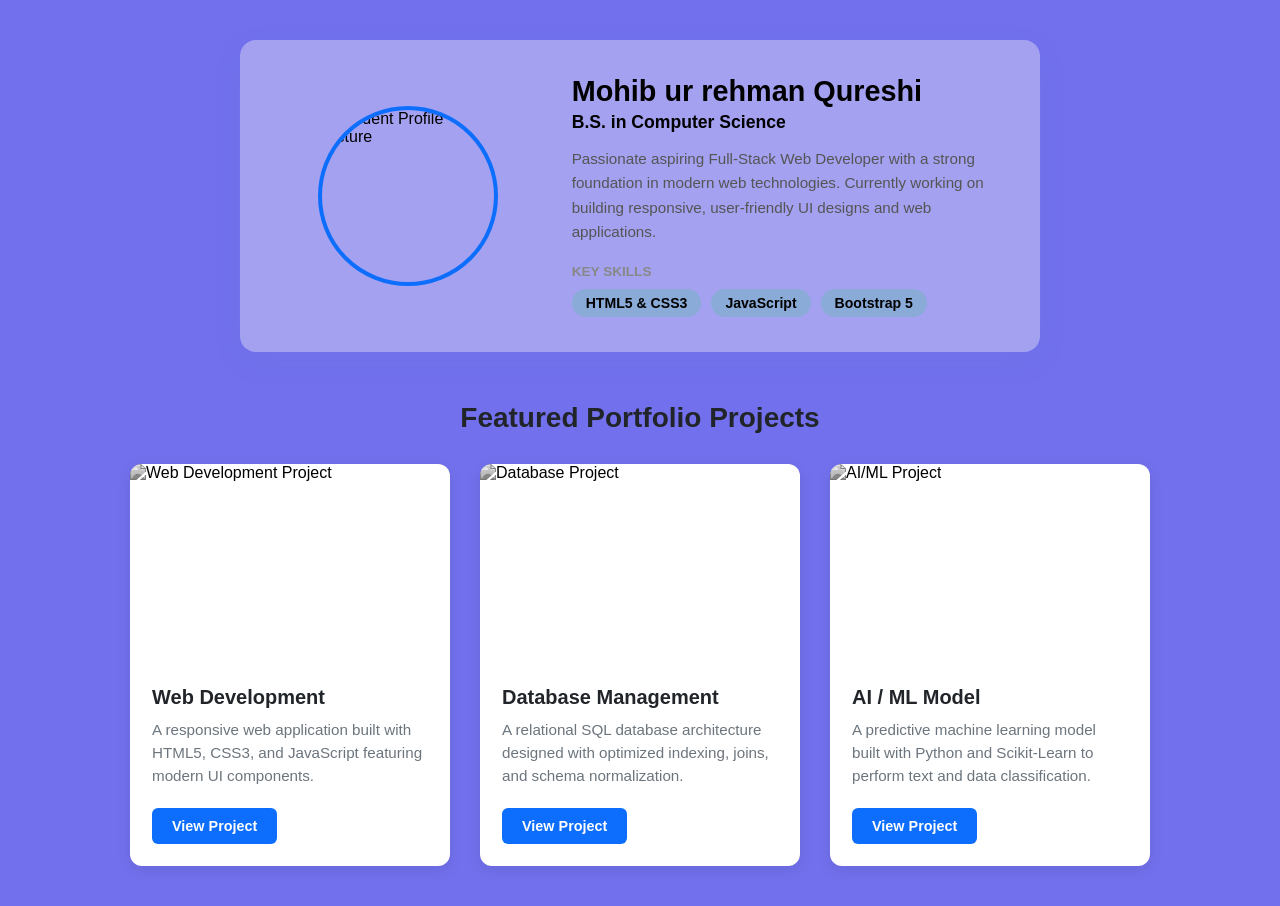
==== index.html @ df743dd0 "Initial commit" ====
<!DOCTYPE html>
<html lang="en">
<head>
  <meta charset="UTF-8">
  <meta name="viewport" content="width=device-width, initial-scale=1.0">
  <title>Lab 2 - Profile & Portfolio</title>
  <link rel="stylesheet" href="style.css">
</head>
<body>

  <!-- ================= TASK 1: STUDENT PROFILE ================= -->
  <section class="profile-card">
    <div class="profile-image-wrapper">
      <img 
        src="https://t4.ftcdn.net/jpg/01/13/46/21/360_F_113462123_n9fPVrYHbfzjua7uuf0tXkwCOEltn64R.jpg" 
        alt="Student Profile Picture" 
        class="profile-image"
      >
    </div>

    <div class="profile-info">
      <h1 class="student-name">Mohib ur rehman Qureshi</h1>
      <p class="student-degree">B.S. in Computer Science</p>
      <p class="student-bio">
        Passionate aspiring Full-Stack Web Developer with a strong foundation in modern web technologies. Currently working on building responsive, user-friendly UI designs and web applications.
      </p>

      <div class="skills-title">Key Skills</div>
      <ul class="skills-list">
        <li class="skill-badge">HTML5 & CSS3</li>
        <li class="skill-badge">JavaScript</li>
        <li class="skill-badge">Bootstrap 5</li>
      </ul>
    </div>
  </section>

  <!-- ================= TASK 2: PROJECT CARDS ================= -->
  <section class="projects-section">
    <h2 class="projects-title">Featured Portfolio Projects</h2>
    
    <div class="projects-container">
      <!-- Card 1: Web Development -->
      <div class="project-card">
        <div class="card-image-wrapper">
          <img src="https://images.unsplash.com/photo-1498050108023-c5249f4df085?auto=format&fit=crop&q=80&w=500" alt="Web Development Project">
        </div>
        <div class="card-content">
          <h3 class="card-title">Web Development</h3>
          <p class="card-description">
            A responsive web application built with HTML5, CSS3, and JavaScript featuring modern UI components.
          </p>
          <button class="card-btn">View Project</button>
        </div>
      </div>

      <!-- Card 2: Database -->
      <div class="project-card">
        <div class="card-image-wrapper">
          <img src="https://images.unsplash.com/photo-1544383835-bda2bc66a55d?auto=format&fit=crop&q=80&w=500" alt="Database Project">
        </div>
        <div class="card-content">
          <h3 class="card-title">Database Management</h3>
          <p class="card-description">
            A relational SQL database architecture designed with optimized indexing, joins, and schema normalization.
          </p>
          <button class="card-btn">View Project</button>
        </div>
      </div>

      <!-- Card 3: AI/ML -->
      <div class="project-card">
        <div class="card-image-wrapper">
          <img src="https://images.unsplash.com/photo-1677442136019-21780ecad995?auto=format&fit=crop&q=80&w=500" alt="AI/ML Project">
        </div>
        <div class="card-content">
          <h3 class="card-title">AI / ML Model</h3>
          <p class="card-description">
            A predictive machine learning model built with Python and Scikit-Learn to perform text and data classification.
          </p>
          <button class="card-btn">View Project</button>
        </div>
      </div>
    </div>
  </section>

</body>
</html>
---- style.css ----
/* Global Setup */
* {
  box-sizing: border-box;
  margin: 0;
  padding: 0;
}

body {
  font-family: 'Segoe UI', Tahoma, Geneva, Verdana, sans-serif;
  background-color: #7270ec;
  min-height: 100vh;
  padding: 40px 20px;
}

/* ================= TASK 1 STYLING ================= */
.profile-card {
  display: flex;
  flex-wrap: wrap;
  justify-content: center;
  align-items: center;
  background-color: #a3a1f0;
  max-width: 800px;
  margin: 0 auto 50px auto;
  padding: 35px;
  border-radius: 16px;
  box-shadow: 0 10px 30px rgba(106, 135, 230, 0.08);
  gap: 30px;
}

.profile-image-wrapper {
  flex: 1 1 200px;
  display: flex;
  justify-content: center;
  align-items: center;
}

.profile-image {
  width: 180px;
  height: 180px;
  border-radius: 50%;
  object-fit: cover;
  border: 4px solid #0d6efd;
}

.profile-info {
  flex: 2 1 300px;
}

.student-name {
  font-size: 1.8rem;
  color: #000000;
  margin-bottom: 4px;
}

.student-degree {
  font-size: 1.1rem;
  color: #000000;
  font-weight: 600;
  margin-bottom: 14px;
}

.student-bio {
  color: #555555;
  line-height: 1.6;
  margin-bottom: 20px;
  font-size: 0.95rem;
}

.skills-title {
  font-size: 0.85rem;
  font-weight: 700;
  text-transform: uppercase;
  color: #888;
  margin-bottom: 10px;
}

.skills-list {
  display: flex;
  gap: 10px;
  flex-wrap: wrap;
  list-style: none;
}

.skill-badge {
  background-color: #8aabd8;
  color: #000000;
  padding: 6px 14px;
  border-radius: 20px;
  font-size: 0.88rem;
  font-weight: 600;
}

/* ================= TASK 2 STYLING ================= */
.projects-section {
  max-width: 1100px;
  margin: 0 auto;
}

.projects-title {
  text-align: center;
  font-size: 1.75rem;
  color: #212529;
  margin-bottom: 30px;
}

.projects-container {
  display: flex;
  flex-wrap: wrap;
  justify-content: center;
  gap: 30px;
}

.project-card {
  background-color: #ffffff;
  border-radius: 12px;
  overflow: hidden;
  width: 320px;
  box-shadow: 0 4px 15px rgba(0, 0, 0, 0.08);
  display: flex;
  flex-direction: column;
  transition: transform 0.3s ease, box-shadow 0.3s ease;
}

.project-card:hover {
  transform: translateY(-10px) scale(1.02);
  box-shadow: 0 12px 25px rgba(0, 0, 0, 0.15);
}

.card-image-wrapper {
  overflow: hidden;
  height: 200px;
}

.project-card img {
  width: 100%;
  height: 100%;
  object-fit: cover;
  filter: grayscale(100%) brightness(90%);
  transition: filter 0.4s ease, transform 0.4s ease;
}

.project-card:hover img {
  filter: grayscale(0%) brightness(100%);
  transform: scale(1.05);
}

.card-content {
  padding: 22px;
  display: flex;
  flex-direction: column;
  flex-grow: 1;
}

.card-title {
  font-size: 1.25rem;
  color: #212529;
  margin-bottom: 10px;
  font-weight: 700;
}

.card-description {
  font-size: 0.95rem;
  color: #6c757d;
  line-height: 1.5;
  margin-bottom: 20px;
  flex-grow: 1;
}

.card-btn {
  align-self: flex-start;
  padding: 10px 20px;
  background-color: #0d6efd;
  color: #ffffff;
  border: none;
  border-radius: 6px;
  font-size: 0.9rem;
  font-weight: 600;
  cursor: pointer;
  transition: background-color 0.2s ease;
}

.card-btn:hover {
  background-color: #0b5ed7;
}

/* ================= RESPONSIVE DESIGN ================= */
@media (max-width: 650px) {
  .profile-card {
    flex-direction: column;
    text-align: center;
  }
  .skills-list {
    justify-content: center;
  }
}
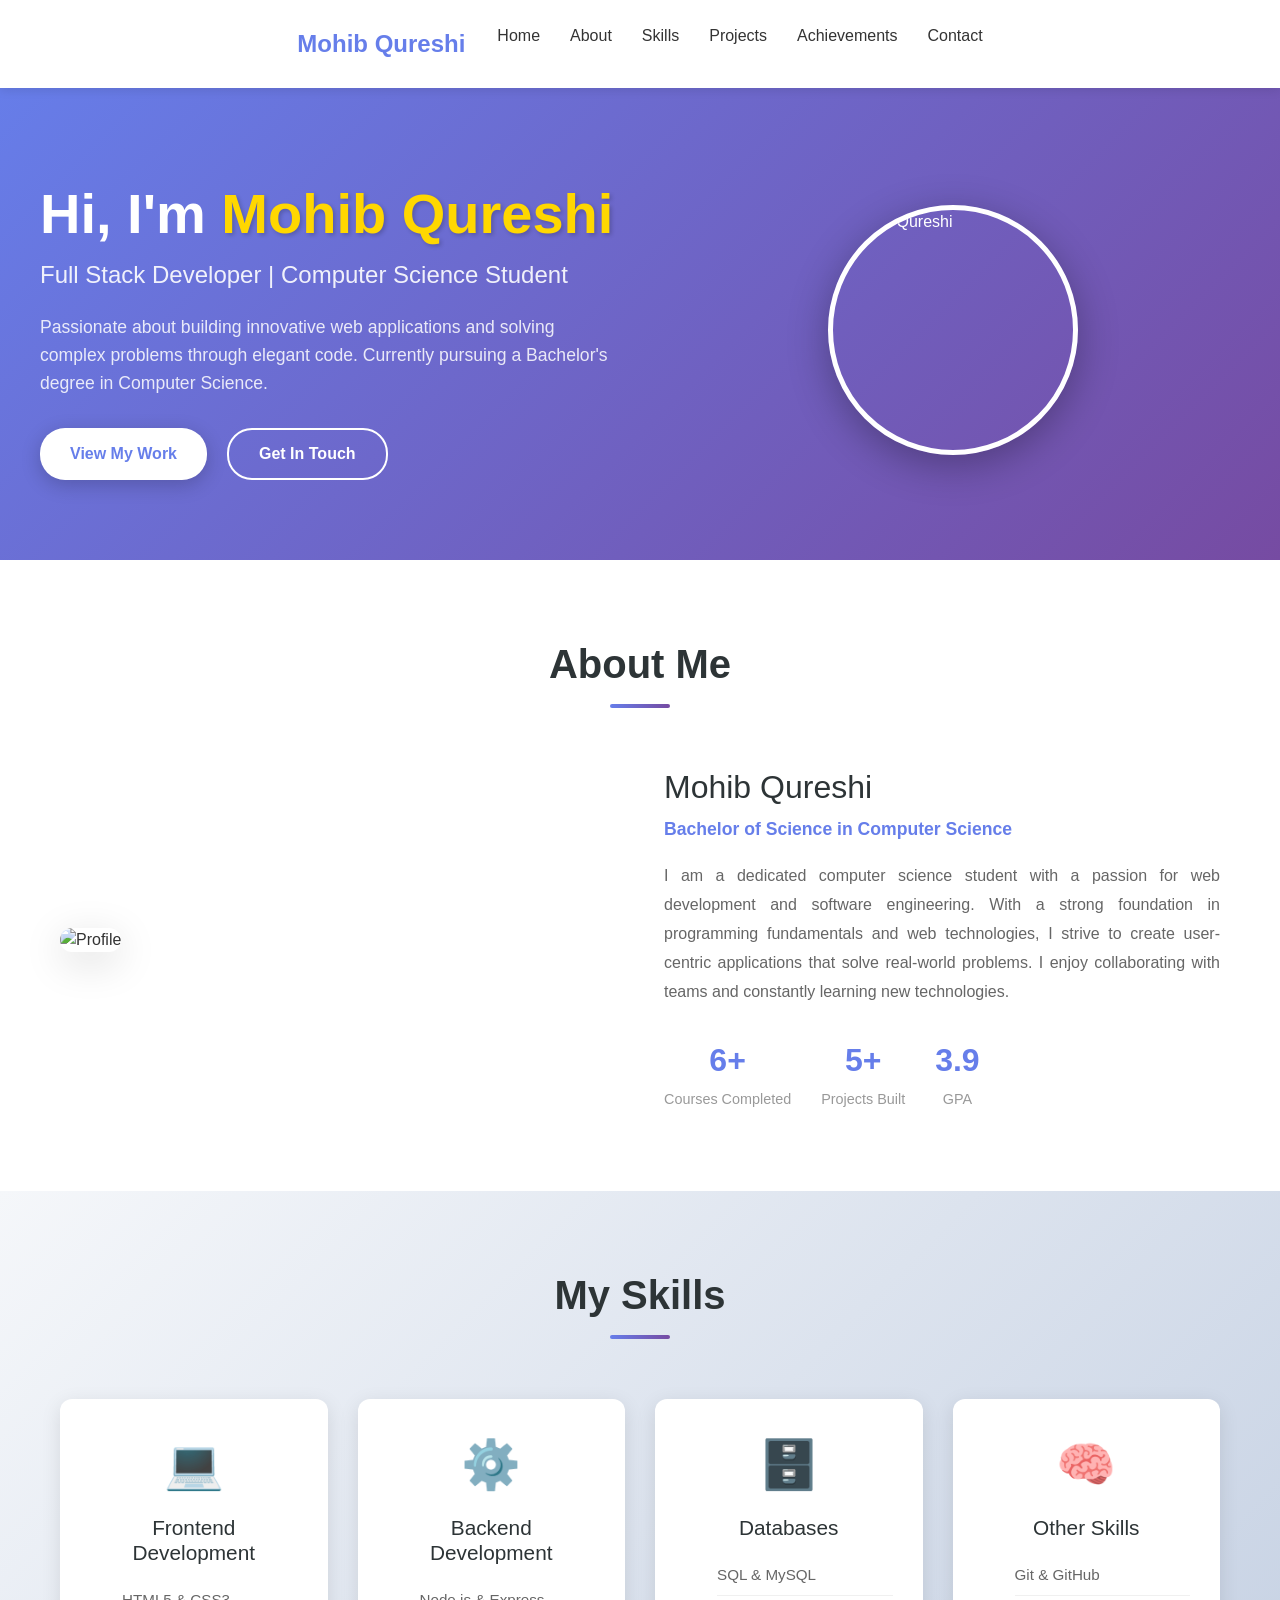
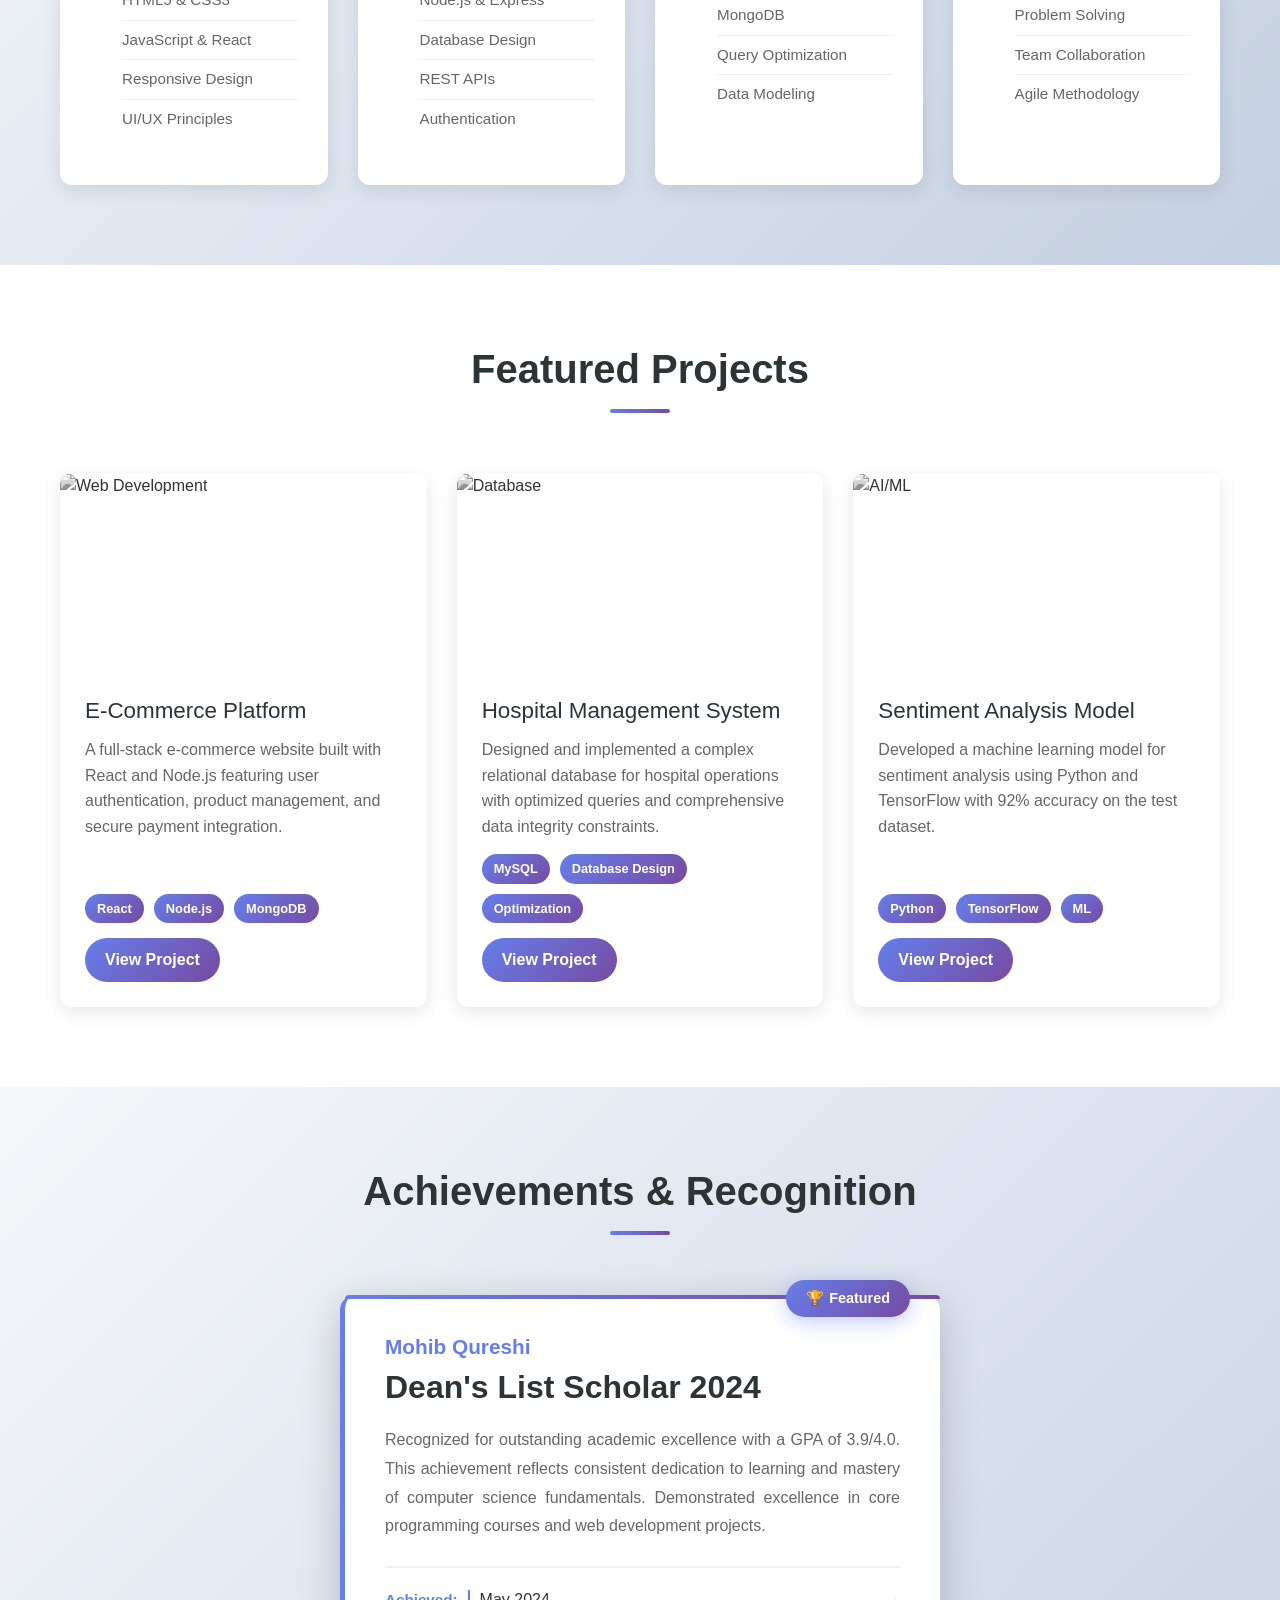
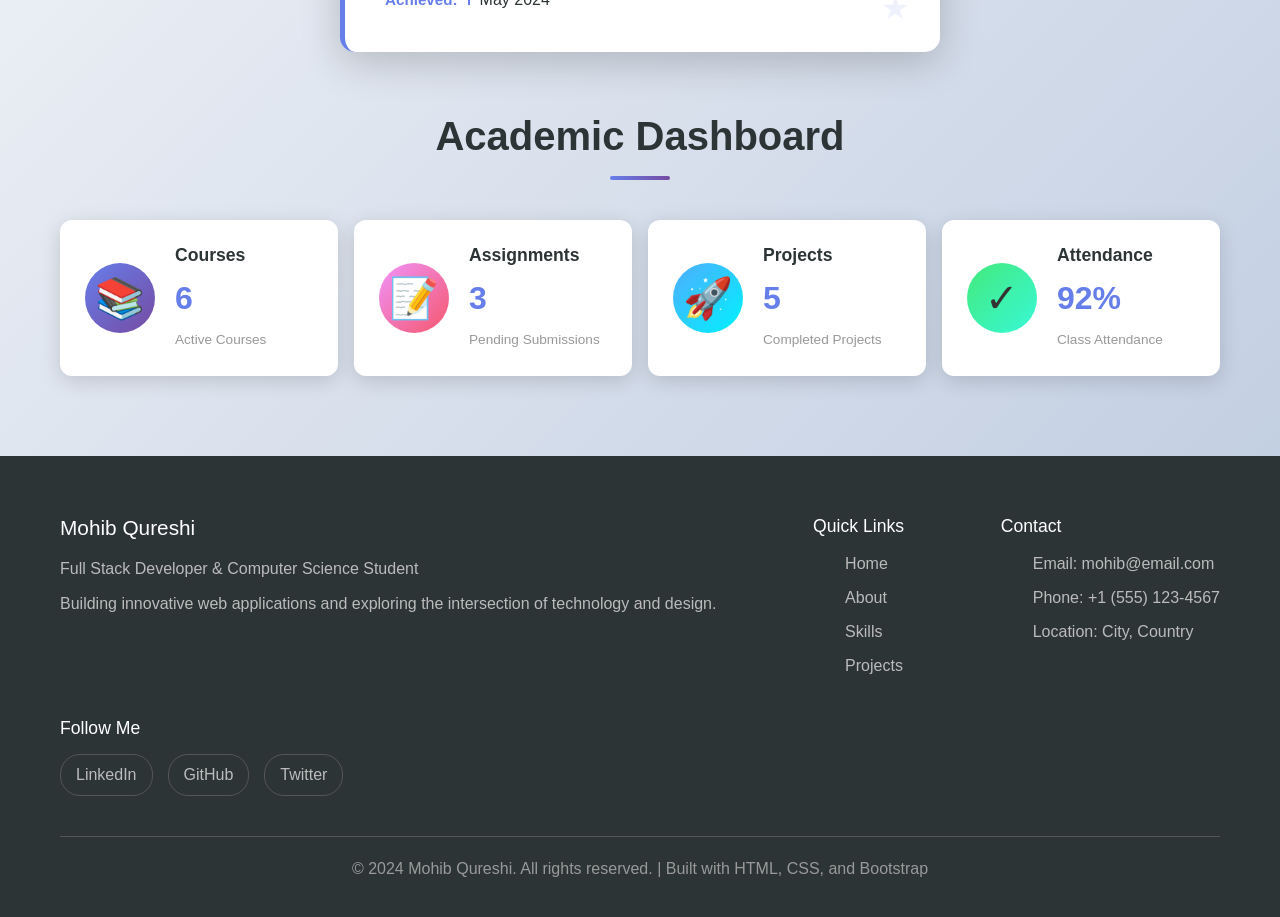
==== commit be20fdca: "feat: Complete single-page student portfolio with Lab 2 concepts - Added responsive navigation with " ====
--- a/index.html
+++ b/index.html
@@ -1,87 +1,336 @@
 <!DOCTYPE html>
 <html lang="en">
 <head>
-  <meta charset="UTF-8">
-  <meta name="viewport" content="width=device-width, initial-scale=1.0">
-  <title>Lab 2 - Profile & Portfolio</title>
-  <link rel="stylesheet" href="style.css">
+    <meta charset="UTF-8">
+    <meta name="viewport" content="width=device-width, initial-scale=1.0">
+    <title>Mohib Qureshi - Student Portfolio</title>
+    <!-- Bootstrap CSS -->
+    <link href="https://cdn.jsdelivr.net/npm/bootstrap@5.3.0/dist/css/bootstrap.min.css" rel="stylesheet">
+    <link rel="stylesheet" href="style.css">
 </head>
 <body>
-
-  <!-- ================= TASK 1: STUDENT PROFILE ================= -->
-  <section class="profile-card">
-    <div class="profile-image-wrapper">
-      <img 
-        src="https://t4.ftcdn.net/jpg/01/13/46/21/360_F_113462123_n9fPVrYHbfzjua7uuf0tXkwCOEltn64R.jpg" 
-        alt="Student Profile Picture" 
-        class="profile-image"
-      >
-    </div>
-
-    <div class="profile-info">
-      <h1 class="student-name">Mohib ur rehman Qureshi</h1>
-      <p class="student-degree">B.S. in Computer Science</p>
-      <p class="student-bio">
-        Passionate aspiring Full-Stack Web Developer with a strong foundation in modern web technologies. Currently working on building responsive, user-friendly UI designs and web applications.
-      </p>
-
-      <div class="skills-title">Key Skills</div>
-      <ul class="skills-list">
-        <li class="skill-badge">HTML5 & CSS3</li>
-        <li class="skill-badge">JavaScript</li>
-        <li class="skill-badge">Bootstrap 5</li>
-      </ul>
-    </div>
-  </section>
-
-  <!-- ================= TASK 2: PROJECT CARDS ================= -->
-  <section class="projects-section">
-    <h2 class="projects-title">Featured Portfolio Projects</h2>
-    
-    <div class="projects-container">
-      <!-- Card 1: Web Development -->
-      <div class="project-card">
-        <div class="card-image-wrapper">
-          <img src="https://images.unsplash.com/photo-1498050108023-c5249f4df085?auto=format&fit=crop&q=80&w=500" alt="Web Development Project">
-        </div>
-        <div class="card-content">
-          <h3 class="card-title">Web Development</h3>
-          <p class="card-description">
-            A responsive web application built with HTML5, CSS3, and JavaScript featuring modern UI components.
-          </p>
-          <button class="card-btn">View Project</button>
-        </div>
-      </div>
-
-      <!-- Card 2: Database -->
-      <div class="project-card">
-        <div class="card-image-wrapper">
-          <img src="https://images.unsplash.com/photo-1544383835-bda2bc66a55d?auto=format&fit=crop&q=80&w=500" alt="Database Project">
-        </div>
-        <div class="card-content">
-          <h3 class="card-title">Database Management</h3>
-          <p class="card-description">
-            A relational SQL database architecture designed with optimized indexing, joins, and schema normalization.
-          </p>
-          <button class="card-btn">View Project</button>
-        </div>
-      </div>
-
-      <!-- Card 3: AI/ML -->
-      <div class="project-card">
-        <div class="card-image-wrapper">
-          <img src="https://images.unsplash.com/photo-1677442136019-21780ecad995?auto=format&fit=crop&q=80&w=500" alt="AI/ML Project">
-        </div>
-        <div class="card-content">
-          <h3 class="card-title">AI / ML Model</h3>
-          <p class="card-description">
-            A predictive machine learning model built with Python and Scikit-Learn to perform text and data classification.
-          </p>
-          <button class="card-btn">View Project</button>
-        </div>
-      </div>
-    </div>
-  </section>
-
+    <!-- Navigation Bar -->
+    <nav class="navbar">
+        <div class="nav-container">
+            <div class="nav-logo">
+                <a href="#home">Mohib Qureshi</a>
+            </div>
+            <ul class="nav-menu">
+                <li><a href="#home" class="nav-link">Home</a></li>
+                <li><a href="#about" class="nav-link">About</a></li>
+                <li><a href="#skills" class="nav-link">Skills</a></li>
+                <li><a href="#projects" class="nav-link">Projects</a></li>
+                <li><a href="#achievements" class="nav-link">Achievements</a></li>
+                <li><a href="#contact" class="nav-link">Contact</a></li>
+            </ul>
+            <div class="hamburger">
+                <span></span>
+                <span></span>
+                <span></span>
+            </div>
+        </div>
+    </nav>
+
+    <!-- Hero/Introduction Section -->
+    <section id="home" class="hero-section">
+        <div class="hero-container">
+            <div class="hero-content">
+                <h1 class="hero-title">Hi, I'm <span class="highlight">Mohib Qureshi</span></h1>
+                <p class="hero-subtitle">Full Stack Developer | Computer Science Student</p>
+                <p class="hero-description">
+                    Passionate about building innovative web applications and solving complex problems 
+                    through elegant code. Currently pursuing a Bachelor's degree in Computer Science.
+                </p>
+                <div class="hero-buttons">
+                    <button class="btn-primary">View My Work</button>
+                    <button class="btn-secondary">Get In Touch</button>
+                </div>
+            </div>
+            <div class="hero-image">
+                <img src="https://i.pravatar.cc/300?img=12" alt="Mohib Qureshi">
+            </div>
+        </div>
+    </section>
+
+    <!-- About/Introduction Section -->
+    <section id="about" class="about-section">
+        <div class="container-custom">
+            <h2 class="section-title">About Me</h2>
+            <div class="about-content d-flex align-items-center flex-wrap gap-5">
+                <div class="about-image">
+                    <img src="https://i.pravatar.cc/200?img=12" alt="Profile">
+                </div>
+                <div class="about-text">
+                    <h3>Mohib Qureshi</h3>
+                    <p class="degree-info">Bachelor of Science in Computer Science</p>
+                    <p class="about-description">
+                        I am a dedicated computer science student with a passion for web development and software engineering. 
+                        With a strong foundation in programming fundamentals and web technologies, I strive to create user-centric 
+                        applications that solve real-world problems. I enjoy collaborating with teams and constantly learning new technologies.
+                    </p>
+                    <div class="about-stats">
+                        <div class="stat-item">
+                            <span class="stat-number">6+</span>
+                            <span class="stat-label">Courses Completed</span>
+                        </div>
+                        <div class="stat-item">
+                            <span class="stat-number">5+</span>
+                            <span class="stat-label">Projects Built</span>
+                        </div>
+                        <div class="stat-item">
+                            <span class="stat-number">3.9</span>
+                            <span class="stat-label">GPA</span>
+                        </div>
+                    </div>
+                </div>
+            </div>
+        </div>
+    </section>
+
+    <!-- Skills Section -->
+    <section id="skills" class="skills-section">
+        <div class="container-custom">
+            <h2 class="section-title">My Skills</h2>
+            <div class="skills-grid">
+                <div class="skill-card">
+                    <div class="skill-icon">💻</div>
+                    <h3>Frontend Development</h3>
+                    <ul class="skill-list">
+                        <li>HTML5 & CSS3</li>
+                        <li>JavaScript & React</li>
+                        <li>Responsive Design</li>
+                        <li>UI/UX Principles</li>
+                    </ul>
+                </div>
+                <div class="skill-card">
+                    <div class="skill-icon">⚙️</div>
+                    <h3>Backend Development</h3>
+                    <ul class="skill-list">
+                        <li>Node.js & Express</li>
+                        <li>Database Design</li>
+                        <li>REST APIs</li>
+                        <li>Authentication</li>
+                    </ul>
+                </div>
+                <div class="skill-card">
+                    <div class="skill-icon">🗄️</div>
+                    <h3>Databases</h3>
+                    <ul class="skill-list">
+                        <li>SQL & MySQL</li>
+                        <li>MongoDB</li>
+                        <li>Query Optimization</li>
+                        <li>Data Modeling</li>
+                    </ul>
+                </div>
+                <div class="skill-card">
+                    <div class="skill-icon">🧠</div>
+                    <h3>Other Skills</h3>
+                    <ul class="skill-list">
+                        <li>Git & GitHub</li>
+                        <li>Problem Solving</li>
+                        <li>Team Collaboration</li>
+                        <li>Agile Methodology</li>
+                    </ul>
+                </div>
+            </div>
+        </div>
+    </section>
+
+    <!-- Projects Section -->
+    <section id="projects" class="projects-section">
+        <div class="container-custom">
+            <h2 class="section-title">Featured Projects</h2>
+            <div class="projects-grid">
+                <!-- Web Development Project -->
+                <div class="project-card">
+                    <div class="project-image">
+                        <img src="https://images.unsplash.com/photo-1517694712202-14dd9538aa97?w=400&h=250&fit=crop" alt="Web Development">
+                    </div>
+                    <div class="project-content">
+                        <h3>E-Commerce Platform</h3>
+                        <p>A full-stack e-commerce website built with React and Node.js featuring user authentication, product management, and secure payment integration.</p>
+                        <div class="project-tags">
+                            <span class="tag">React</span>
+                            <span class="tag">Node.js</span>
+                            <span class="tag">MongoDB</span>
+                        </div>
+                        <button class="project-btn">View Project</button>
+                    </div>
+                </div>
+
+                <!-- Database Project -->
+                <div class="project-card">
+                    <div class="project-image">
+                        <img src="https://images.unsplash.com/photo-1551288049-bebda4e38f71?w=400&h=250&fit=crop" alt="Database">
+                    </div>
+                    <div class="project-content">
+                        <h3>Hospital Management System</h3>
+                        <p>Designed and implemented a complex relational database for hospital operations with optimized queries and comprehensive data integrity constraints.</p>
+                        <div class="project-tags">
+                            <span class="tag">MySQL</span>
+                            <span class="tag">Database Design</span>
+                            <span class="tag">Optimization</span>
+                        </div>
+                        <button class="project-btn">View Project</button>
+                    </div>
+                </div>
+
+                <!-- AI/ML Project -->
+                <div class="project-card">
+                    <div class="project-image">
+                        <img src="https://images.unsplash.com/photo-1677442d019cecf4d4447515c0c5e38e78849daa?w=400&h=250&fit=crop" alt="AI/ML">
+                    </div>
+                    <div class="project-content">
+                        <h3>Sentiment Analysis Model</h3>
+                        <p>Developed a machine learning model for sentiment analysis using Python and TensorFlow with 92% accuracy on the test dataset.</p>
+                        <div class="project-tags">
+                            <span class="tag">Python</span>
+                            <span class="tag">TensorFlow</span>
+                            <span class="tag">ML</span>
+                        </div>
+                        <button class="project-btn">View Project</button>
+                    </div>
+                </div>
+            </div>
+        </div>
+    </section>
+
+    <!-- Achievements Section -->
+    <section id="achievements" class="achievements-section">
+        <div class="container-custom">
+            <h2 class="section-title">Achievements & Recognition</h2>
+            <div class="achievement-card">
+                <!-- Featured Badge -->
+                <div class="featured-badge">
+                    <span class="badge-text">Featured</span>
+                </div>
+
+                <!-- Achievement Content -->
+                <div class="achievement-content">
+                    <h3 class="achievement-name">Mohib Qureshi</h3>
+                    <h4 class="achievement-title">Dean's List Scholar 2024</h4>
+                    <p class="achievement-description">
+                        Recognized for outstanding academic excellence with a GPA of 3.9/4.0. 
+                        This achievement reflects consistent dedication to learning and mastery of computer science fundamentals.
+                        Demonstrated excellence in core programming courses and web development projects.
+                    </p>
+                    <div class="achievement-date">
+                        <span class="date-label">Achieved:</span>
+                        <span class="date-value">May 2024</span>
+                    </div>
+                </div>
+            </div>
+
+            <!-- Dashboard Section -->
+            <h2 class="section-title section-title-secondary">Academic Dashboard</h2>
+            <div class="d-flex justify-content-between align-items-center flex-wrap gap-3 dashboard-container">
+                
+                <!-- Courses Card -->
+                <div class="dashboard-item">
+                    <div class="dashboard-icon courses-icon">
+                        <span>📚</span>
+                    </div>
+                    <div class="dashboard-content">
+                        <h3 class="dashboard-item-title">Courses</h3>
+                        <p class="dashboard-item-value">6</p>
+                        <p class="dashboard-item-subtitle">Active Courses</p>
+                    </div>
+                </div>
+
+                <!-- Assignments Card -->
+                <div class="dashboard-item">
+                    <div class="dashboard-icon assignments-icon">
+                        <span>📝</span>
+                    </div>
+                    <div class="dashboard-content">
+                        <h3 class="dashboard-item-title">Assignments</h3>
+                        <p class="dashboard-item-value">3</p>
+                        <p class="dashboard-item-subtitle">Pending Submissions</p>
+                    </div>
+                </div>
+
+                <!-- Projects Card -->
+                <div class="dashboard-item">
+                    <div class="dashboard-icon projects-icon">
+                        <span>🚀</span>
+                    </div>
+                    <div class="dashboard-content">
+                        <h3 class="dashboard-item-title">Projects</h3>
+                        <p class="dashboard-item-value">5</p>
+                        <p class="dashboard-item-subtitle">Completed Projects</p>
+                    </div>
+                </div>
+
+                <!-- Attendance Card -->
+                <div class="dashboard-item">
+                    <div class="dashboard-icon attendance-icon">
+                        <span>✓</span>
+                    </div>
+                    <div class="dashboard-content">
+                        <h3 class="dashboard-item-title">Attendance</h3>
+                        <p class="dashboard-item-value">92%</p>
+                        <p class="dashboard-item-subtitle">Class Attendance</p>
+                    </div>
+                </div>
+
+            </div>
+        </div>
+    </section>
+
+    <!-- Footer Section -->
+    <footer id="contact" class="footer-section">
+        <div class="container-custom">
+            <div class="footer-content d-flex justify-content-between align-items-start flex-wrap gap-4">
+                <!-- Footer About -->
+                <div class="footer-section-item">
+                    <h3>Mohib Qureshi</h3>
+                    <p>Full Stack Developer & Computer Science Student</p>
+                    <p class="footer-description">
+                        Building innovative web applications and exploring the intersection of technology and design.
+                    </p>
+                </div>
+
+                <!-- Quick Links -->
+                <div class="footer-section-item">
+                    <h4>Quick Links</h4>
+                    <ul class="footer-links">
+                        <li><a href="#home">Home</a></li>
+                        <li><a href="#about">About</a></li>
+                        <li><a href="#skills">Skills</a></li>
+                        <li><a href="#projects">Projects</a></li>
+                    </ul>
+                </div>
+
+                <!-- Contact Info -->
+                <div class="footer-section-item">
+                    <h4>Contact</h4>
+                    <ul class="footer-links">
+                        <li><a href="mailto:mohib@email.com">Email: mohib@email.com</a></li>
+                        <li><a href="#">Phone: +1 (555) 123-4567</a></li>
+                        <li><a href="#">Location: City, Country</a></li>
+                    </ul>
+                </div>
+
+                <!-- Social Links -->
+                <div class="footer-section-item">
+                    <h4>Follow Me</h4>
+                    <div class="social-links">
+                        <a href="#" class="social-link">LinkedIn</a>
+                        <a href="#" class="social-link">GitHub</a>
+                        <a href="#" class="social-link">Twitter</a>
+                    </div>
+                </div>
+            </div>
+
+            <!-- Footer Bottom -->
+            <div class="footer-bottom">
+                <p>&copy; 2024 Mohib Qureshi. All rights reserved. | Built with HTML, CSS, and Bootstrap</p>
+            </div>
+        </div>
+    </footer>
+
+    <!-- Bootstrap JS -->
+    <script src="https://cdn.jsdelivr.net/npm/bootstrap@5.3.0/dist/js/bootstrap.bundle.min.js"></script>
+    <script src="script.js"></script>
 </body>
-</html>+</html>
--- a/style.css
+++ b/style.css
@@ -1,195 +1,988 @@
-/* Global Setup */
+/* ============================================
+   GLOBAL STYLES & RESET
+   ============================================ */
+
 * {
-  box-sizing: border-box;
-  margin: 0;
-  padding: 0;
+    margin: 0;
+    padding: 0;
+    box-sizing: border-box;
+}
+
+:root {
+    --primary-color: #667eea;
+    --secondary-color: #764ba2;
+    --accent-color: #f5576c;
+    --dark-color: #2d3436;
+    --light-color: #f8f9fa;
+    --text-color: #333;
+    --border-radius: 12px;
+}
+
+html {
+    scroll-behavior: smooth;
 }
 
 body {
-  font-family: 'Segoe UI', Tahoma, Geneva, Verdana, sans-serif;
-  background-color: #7270ec;
-  min-height: 100vh;
-  padding: 40px 20px;
-}
-
-/* ================= TASK 1 STYLING ================= */
-.profile-card {
-  display: flex;
-  flex-wrap: wrap;
-  justify-content: center;
-  align-items: center;
-  background-color: #a3a1f0;
-  max-width: 800px;
-  margin: 0 auto 50px auto;
-  padding: 35px;
-  border-radius: 16px;
-  box-shadow: 0 10px 30px rgba(106, 135, 230, 0.08);
-  gap: 30px;
-}
-
-.profile-image-wrapper {
-  flex: 1 1 200px;
-  display: flex;
-  justify-content: center;
-  align-items: center;
-}
-
-.profile-image {
-  width: 180px;
-  height: 180px;
-  border-radius: 50%;
-  object-fit: cover;
-  border: 4px solid #0d6efd;
-}
-
-.profile-info {
-  flex: 2 1 300px;
-}
-
-.student-name {
-  font-size: 1.8rem;
-  color: #000000;
-  margin-bottom: 4px;
-}
-
-.student-degree {
-  font-size: 1.1rem;
-  color: #000000;
-  font-weight: 600;
-  margin-bottom: 14px;
-}
-
-.student-bio {
-  color: #555555;
-  line-height: 1.6;
-  margin-bottom: 20px;
-  font-size: 0.95rem;
-}
-
-.skills-title {
-  font-size: 0.85rem;
-  font-weight: 700;
-  text-transform: uppercase;
-  color: #888;
-  margin-bottom: 10px;
-}
-
-.skills-list {
-  display: flex;
-  gap: 10px;
-  flex-wrap: wrap;
-  list-style: none;
-}
-
-.skill-badge {
-  background-color: #8aabd8;
-  color: #000000;
-  padding: 6px 14px;
-  border-radius: 20px;
-  font-size: 0.88rem;
-  font-weight: 600;
-}
-
-/* ================= TASK 2 STYLING ================= */
+    font-family: 'Segoe UI', Tahoma, Geneva, Verdana, sans-serif;
+    color: var(--text-color);
+    overflow-x: hidden;
+}
+
+.container-custom {
+    max-width: 1200px;
+    margin: 0 auto;
+    padding: 0 20px;
+}
+
+/* ============================================
+   NAVIGATION BAR - Flexbox & Positioning
+   ============================================ */
+
+.navbar {
+    position: fixed;
+    top: 0;
+    width: 100%;
+    background: white;
+    box-shadow: 0 2px 10px rgba(0, 0, 0, 0.1);
+    z-index: 1000;
+}
+
+.nav-container {
+    display: flex;
+    justify-content: space-between;
+    align-items: center;
+    max-width: 1200px;
+    margin: 0 auto;
+    padding: 1rem 20px;
+}
+
+.nav-logo a {
+    font-size: 1.5rem;
+    font-weight: 700;
+    color: var(--primary-color);
+    text-decoration: none;
+    transition: color 0.3s ease;
+}
+
+.nav-logo a:hover {
+    color: var(--secondary-color);
+}
+
+.nav-menu {
+    display: flex;
+    list-style: none;
+    gap: 30px;
+}
+
+.nav-link {
+    text-decoration: none;
+    color: var(--text-color);
+    font-weight: 500;
+    transition: color 0.3s ease;
+    position: relative;
+}
+
+.nav-link::after {
+    content: '';
+    position: absolute;
+    bottom: -5px;
+    left: 0;
+    width: 0;
+    height: 2px;
+    background: var(--primary-color);
+    transition: width 0.3s ease;
+}
+
+.nav-link:hover::after {
+    width: 100%;
+}
+
+.hamburger {
+    display: none;
+    flex-direction: column;
+    cursor: pointer;
+}
+
+.hamburger span {
+    width: 25px;
+    height: 3px;
+    background: var(--text-color);
+    margin: 5px 0;
+    transition: all 0.3s ease;
+    border-radius: 2px;
+}
+
+/* ============================================
+   HERO SECTION - Flexbox & Transitions
+   ============================================ */
+
+.hero-section {
+    background: linear-gradient(135deg, var(--primary-color) 0%, var(--secondary-color) 100%);
+    color: white;
+    padding: 120px 20px 80px;
+    margin-top: 60px;
+}
+
+.hero-container {
+    display: flex;
+    justify-content: space-between;
+    align-items: center;
+    gap: 50px;
+    max-width: 1200px;
+    margin: 0 auto;
+    flex-wrap: wrap;
+}
+
+.hero-content {
+    flex: 1;
+    min-width: 300px;
+}
+
+.hero-title {
+    font-size: 3.5rem;
+    font-weight: 700;
+    margin-bottom: 10px;
+    line-height: 1.2;
+}
+
+.highlight {
+    color: #ffd700;
+    text-shadow: 2px 2px 4px rgba(0, 0, 0, 0.2);
+}
+
+.hero-subtitle {
+    font-size: 1.5rem;
+    margin-bottom: 20px;
+    opacity: 0.9;
+}
+
+.hero-description {
+    font-size: 1.1rem;
+    margin-bottom: 30px;
+    line-height: 1.6;
+    opacity: 0.85;
+}
+
+.hero-buttons {
+    display: flex;
+    gap: 20px;
+    flex-wrap: wrap;
+}
+
+.btn-primary, .btn-secondary {
+    padding: 12px 30px;
+    border: none;
+    border-radius: 25px;
+    font-size: 1rem;
+    font-weight: 600;
+    cursor: pointer;
+    transition: all 0.3s ease;
+}
+
+.btn-primary {
+    background: white;
+    color: var(--primary-color);
+    box-shadow: 0 5px 20px rgba(0, 0, 0, 0.2);
+}
+
+.btn-primary:hover {
+    transform: translateY(-3px);
+    box-shadow: 0 8px 30px rgba(0, 0, 0, 0.3);
+}
+
+.btn-secondary {
+    background: transparent;
+    color: white;
+    border: 2px solid white;
+}
+
+.btn-secondary:hover {
+    background: white;
+    color: var(--primary-color);
+}
+
+.hero-image {
+    flex: 1;
+    min-width: 250px;
+    display: flex;
+    justify-content: center;
+}
+
+.hero-image img {
+    width: 250px;
+    height: 250px;
+    border-radius: 50%;
+    border: 5px solid white;
+    box-shadow: 0 10px 40px rgba(0, 0, 0, 0.3);
+    transition: transform 0.3s ease;
+}
+
+.hero-image img:hover {
+    transform: scale(1.05);
+}
+
+/* ============================================
+   SECTION TITLES
+   ============================================ */
+
+.section-title {
+    text-align: center;
+    font-size: 2.5rem;
+    color: var(--dark-color);
+    margin-bottom: 60px;
+    font-weight: 700;
+    position: relative;
+    padding-bottom: 20px;
+}
+
+.section-title::after {
+    content: '';
+    position: absolute;
+    bottom: 0;
+    left: 50%;
+    transform: translateX(-50%);
+    width: 60px;
+    height: 4px;
+    background: linear-gradient(90deg, var(--primary-color), var(--secondary-color));
+    border-radius: 2px;
+}
+
+.section-title-secondary {
+    margin-top: 60px;
+    margin-bottom: 40px;
+}
+
+/* ============================================
+   ABOUT SECTION - Flexbox
+   ============================================ */
+
+.about-section {
+    padding: 80px 20px;
+    background: white;
+}
+
+.about-content {
+    display: flex;
+    align-items: center;
+    gap: 50px;
+    flex-wrap: wrap;
+}
+
+.about-image {
+    flex: 1;
+    min-width: 250px;
+}
+
+.about-image img {
+    width: 100%;
+    max-width: 250px;
+    border-radius: 15px;
+    box-shadow: 0 10px 40px rgba(0, 0, 0, 0.15);
+    transition: transform 0.3s ease;
+}
+
+.about-image img:hover {
+    transform: translateY(-10px);
+}
+
+.about-text {
+    flex: 1;
+    min-width: 300px;
+}
+
+.about-text h3 {
+    font-size: 2rem;
+    color: var(--dark-color);
+    margin-bottom: 10px;
+}
+
+.degree-info {
+    font-size: 1.1rem;
+    color: var(--primary-color);
+    font-weight: 600;
+    margin-bottom: 20px;
+}
+
+.about-description {
+    font-size: 1rem;
+    color: #666;
+    line-height: 1.8;
+    margin-bottom: 30px;
+    text-align: justify;
+}
+
+.about-stats {
+    display: flex;
+    gap: 30px;
+    flex-wrap: wrap;
+}
+
+.stat-item {
+    display: flex;
+    flex-direction: column;
+    align-items: center;
+}
+
+.stat-number {
+    font-size: 2rem;
+    font-weight: 700;
+    color: var(--primary-color);
+}
+
+.stat-label {
+    font-size: 0.9rem;
+    color: #999;
+    margin-top: 5px;
+}
+
+/* ============================================
+   SKILLS SECTION - CSS Grid & Transitions
+   ============================================ */
+
+.skills-section {
+    padding: 80px 20px;
+    background: linear-gradient(135deg, #f5f7fa 0%, #c3cfe2 100%);
+}
+
+.skills-grid {
+    display: grid;
+    grid-template-columns: repeat(auto-fit, minmax(250px, 1fr));
+    gap: 30px;
+}
+
+.skill-card {
+    background: white;
+    padding: 30px;
+    border-radius: var(--border-radius);
+    box-shadow: 0 5px 20px rgba(0, 0, 0, 0.1);
+    transition: all 0.3s ease;
+    text-align: center;
+}
+
+.skill-card:hover {
+    transform: translateY(-10px) scale(1.02);
+    box-shadow: 0 15px 40px rgba(0, 0, 0, 0.2);
+}
+
+.skill-icon {
+    font-size: 3rem;
+    margin-bottom: 15px;
+}
+
+.skill-card h3 {
+    font-size: 1.3rem;
+    color: var(--dark-color);
+    margin-bottom: 15px;
+}
+
+.skill-list {
+    list-style: none;
+    text-align: left;
+}
+
+.skill-list li {
+    padding: 8px 0;
+    color: #666;
+    border-bottom: 1px solid #f0f0f0;
+    font-size: 0.95rem;
+}
+
+.skill-list li:last-child {
+    border-bottom: none;
+}
+
+/* ============================================
+   PROJECTS SECTION - Flexbox, Filters & Transitions
+   ============================================ */
+
 .projects-section {
-  max-width: 1100px;
-  margin: 0 auto;
-}
-
-.projects-title {
-  text-align: center;
-  font-size: 1.75rem;
-  color: #212529;
-  margin-bottom: 30px;
-}
-
-.projects-container {
-  display: flex;
-  flex-wrap: wrap;
-  justify-content: center;
-  gap: 30px;
+    padding: 80px 20px;
+    background: white;
+}
+
+.projects-grid {
+    display: grid;
+    grid-template-columns: repeat(auto-fit, minmax(300px, 1fr));
+    gap: 30px;
 }
 
 .project-card {
-  background-color: #ffffff;
-  border-radius: 12px;
-  overflow: hidden;
-  width: 320px;
-  box-shadow: 0 4px 15px rgba(0, 0, 0, 0.08);
-  display: flex;
-  flex-direction: column;
-  transition: transform 0.3s ease, box-shadow 0.3s ease;
+    background: white;
+    border-radius: var(--border-radius);
+    overflow: hidden;
+    box-shadow: 0 5px 20px rgba(0, 0, 0, 0.1);
+    transition: all 0.3s ease;
+    display: flex;
+    flex-direction: column;
 }
 
 .project-card:hover {
-  transform: translateY(-10px) scale(1.02);
-  box-shadow: 0 12px 25px rgba(0, 0, 0, 0.15);
-}
-
-.card-image-wrapper {
-  overflow: hidden;
-  height: 200px;
-}
-
-.project-card img {
-  width: 100%;
-  height: 100%;
-  object-fit: cover;
-  filter: grayscale(100%) brightness(90%);
-  transition: filter 0.4s ease, transform 0.4s ease;
-}
-
-.project-card:hover img {
-  filter: grayscale(0%) brightness(100%);
-  transform: scale(1.05);
-}
-
-.card-content {
-  padding: 22px;
-  display: flex;
-  flex-direction: column;
-  flex-grow: 1;
-}
-
-.card-title {
-  font-size: 1.25rem;
-  color: #212529;
-  margin-bottom: 10px;
-  font-weight: 700;
-}
-
-.card-description {
-  font-size: 0.95rem;
-  color: #6c757d;
-  line-height: 1.5;
-  margin-bottom: 20px;
-  flex-grow: 1;
-}
-
-.card-btn {
-  align-self: flex-start;
-  padding: 10px 20px;
-  background-color: #0d6efd;
-  color: #ffffff;
-  border: none;
-  border-radius: 6px;
-  font-size: 0.9rem;
-  font-weight: 600;
-  cursor: pointer;
-  transition: background-color 0.2s ease;
-}
-
-.card-btn:hover {
-  background-color: #0b5ed7;
-}
-
-/* ================= RESPONSIVE DESIGN ================= */
-@media (max-width: 650px) {
-  .profile-card {
+    transform: translateY(-10px);
+    box-shadow: 0 15px 40px rgba(0, 0, 0, 0.2);
+}
+
+.project-image {
+    width: 100%;
+    height: 200px;
+    overflow: hidden;
+}
+
+.project-image img {
+    width: 100%;
+    height: 100%;
+    object-fit: cover;
+    transition: all 0.3s ease;
+    filter: grayscale(100%);
+}
+
+.project-card:hover .project-image img {
+    filter: grayscale(0%) brightness(1.1);
+    transform: scale(1.05);
+}
+
+.project-content {
+    padding: 25px;
+    flex: 1;
+    display: flex;
     flex-direction: column;
+}
+
+.project-content h3 {
+    font-size: 1.4rem;
+    color: var(--dark-color);
+    margin-bottom: 12px;
+}
+
+.project-content p {
+    color: #666;
+    line-height: 1.6;
+    margin-bottom: 15px;
+    flex: 1;
+}
+
+.project-tags {
+    display: flex;
+    gap: 10px;
+    flex-wrap: wrap;
+    margin-bottom: 15px;
+}
+
+.tag {
+    background: linear-gradient(135deg, var(--primary-color), var(--secondary-color));
+    color: white;
+    padding: 5px 12px;
+    border-radius: 20px;
+    font-size: 0.8rem;
+    font-weight: 600;
+}
+
+.project-btn {
+    background: linear-gradient(135deg, var(--primary-color), var(--secondary-color));
+    color: white;
+    border: none;
+    padding: 10px 20px;
+    border-radius: 25px;
+    cursor: pointer;
+    font-weight: 600;
+    transition: all 0.3s ease;
+    align-self: flex-start;
+}
+
+.project-btn:hover {
+    transform: translateY(-2px);
+    box-shadow: 0 5px 15px rgba(102, 126, 234, 0.4);
+}
+
+/* ============================================
+   ACHIEVEMENTS SECTION - Positioning & Pseudo-elements
+   ============================================ */
+
+.achievements-section {
+    padding: 80px 20px;
+    background: linear-gradient(135deg, #f5f7fa 0%, #c3cfe2 100%);
+}
+
+.achievement-card {
+    position: relative;
+    background: white;
+    border-radius: 15px;
+    padding: 40px;
+    max-width: 600px;
+    margin: 0 auto 60px;
+    box-shadow: 0 10px 40px rgba(0, 0, 0, 0.2);
+    border-left: 5px solid var(--primary-color);
+}
+
+.achievement-card::before {
+    content: '';
+    position: absolute;
+    top: 0;
+    left: 0;
+    right: 0;
+    height: 4px;
+    background: linear-gradient(90deg, var(--primary-color) 0%, var(--secondary-color) 100%);
+    border-radius: 15px 15px 0 0;
+}
+
+.achievement-card::after {
+    content: '★';
+    position: absolute;
+    bottom: 20px;
+    right: 30px;
+    font-size: 2rem;
+    color: var(--primary-color);
+    opacity: 0.1;
+}
+
+.featured-badge {
+    position: absolute;
+    top: -15px;
+    right: 30px;
+    background: linear-gradient(135deg, var(--primary-color), var(--secondary-color));
+    color: white;
+    padding: 8px 20px;
+    border-radius: 20px;
+    box-shadow: 0 5px 20px rgba(102, 126, 234, 0.4);
+    font-weight: 600;
+    font-size: 0.9rem;
+    z-index: 10;
+}
+
+.badge-text::before {
+    content: '🏆';
+    margin-right: 5px;
+}
+
+.achievement-content {
+    position: relative;
+    z-index: 1;
+}
+
+.achievement-name {
+    font-size: 1.3rem;
+    color: var(--primary-color);
+    font-weight: 600;
+    margin-bottom: 8px;
+}
+
+.achievement-title {
+    font-size: 2rem;
+    color: var(--dark-color);
+    margin-bottom: 20px;
+    font-weight: 700;
+}
+
+.achievement-description {
+    font-size: 1rem;
+    color: #666;
+    line-height: 1.8;
+    margin-bottom: 25px;
+    text-align: justify;
+}
+
+.achievement-date {
+    display: flex;
+    align-items: center;
+    gap: 10px;
+    padding-top: 20px;
+    border-top: 2px solid #f0f0f0;
+}
+
+.date-label {
+    font-weight: 600;
+    color: var(--primary-color);
+    font-size: 0.95rem;
+}
+
+.date-label::after {
+    content: '';
+    width: 2px;
+    height: 15px;
+    background: var(--primary-color);
+    display: inline-block;
+    margin-left: 10px;
+}
+
+.date-value {
+    color: var(--dark-color);
+    font-weight: 500;
+    font-size: 1rem;
+}
+
+/* ============================================
+   BOOTSTRAP DASHBOARD - Bootstrap Flex Utilities
+   ============================================ */
+
+.dashboard-container {
+    display: flex !important;
+    justify-content: space-between !important;
+    align-items: center !important;
+    flex-wrap: wrap !important;
+    gap: 1rem !important;
+}
+
+.dashboard-item {
+    background: white;
+    border-radius: 12px;
+    padding: 25px;
+    flex: 1 1 200px;
+    min-width: 200px;
+    box-shadow: 0 5px 20px rgba(0, 0, 0, 0.15);
+    transition: all 0.3s ease;
+    display: flex;
+    align-items: center;
+    gap: 20px;
+}
+
+.dashboard-item:hover {
+    transform: translateY(-5px);
+    box-shadow: 0 10px 30px rgba(0, 0, 0, 0.25);
+}
+
+.dashboard-icon {
+    width: 70px;
+    height: 70px;
+    border-radius: 50%;
+    display: flex;
+    align-items: center;
+    justify-content: center;
+    font-size: 2.5rem;
+    flex-shrink: 0;
+}
+
+.courses-icon {
+    background: linear-gradient(135deg, var(--primary-color), var(--secondary-color));
+}
+
+.assignments-icon {
+    background: linear-gradient(135deg, #f093fb 0%, #f5576c 100%);
+}
+
+.projects-icon {
+    background: linear-gradient(135deg, #4facfe 0%, #00f2fe 100%);
+}
+
+.attendance-icon {
+    background: linear-gradient(135deg, #43e97b 0%, #38f9d7 100%);
+}
+
+.dashboard-content {
+    flex: 1;
+}
+
+.dashboard-item-title {
+    font-size: 1.1rem;
+    color: var(--dark-color);
+    margin: 0;
+    font-weight: 600;
+}
+
+.dashboard-item-value {
+    font-size: 2rem;
+    color: var(--primary-color);
+    margin: 8px 0;
+    font-weight: 700;
+}
+
+.dashboard-item-subtitle {
+    font-size: 0.85rem;
+    color: #999;
+    margin: 0;
+}
+
+/* ============================================
+   FOOTER SECTION - Flexbox
+   ============================================ */
+
+.footer-section {
+    background: var(--dark-color);
+    color: white;
+    padding: 60px 20px 20px;
+}
+
+.footer-content {
+    display: flex;
+    justify-content: space-between;
+    align-items: flex-start;
+    flex-wrap: wrap;
+    gap: 40px;
+    margin-bottom: 40px;
+}
+
+.footer-section-item h3 {
+    font-size: 1.3rem;
+    margin-bottom: 15px;
+    color: white;
+}
+
+.footer-section-item h4 {
+    font-size: 1.1rem;
+    margin-bottom: 15px;
+    color: white;
+}
+
+.footer-section-item p {
+    color: #bbb;
+    line-height: 1.6;
+    margin-bottom: 10px;
+}
+
+.footer-description {
+    color: #999;
+}
+
+.footer-links {
+    list-style: none;
+}
+
+.footer-links li {
+    margin-bottom: 10px;
+}
+
+.footer-links a {
+    color: #bbb;
+    text-decoration: none;
+    transition: color 0.3s ease;
+}
+
+.footer-links a:hover {
+    color: var(--primary-color);
+}
+
+.social-links {
+    display: flex;
+    gap: 15px;
+    flex-wrap: wrap;
+}
+
+.social-link {
+    display: inline-block;
+    color: #bbb;
+    text-decoration: none;
+    padding: 8px 15px;
+    border: 1px solid #555;
+    border-radius: 20px;
+    transition: all 0.3s ease;
+}
+
+.social-link:hover {
+    background: var(--primary-color);
+    border-color: var(--primary-color);
+    color: white;
+}
+
+.footer-bottom {
+    border-top: 1px solid #555;
+    padding-top: 20px;
     text-align: center;
-  }
-  .skills-list {
-    justify-content: center;
-  }
-}+    color: #999;
+}
+
+/* ============================================
+   RESPONSIVE DESIGN - Tablet (768px and below)
+   ============================================ */
+
+@media (max-width: 768px) {
+    .hamburger {
+        display: flex;
+    }
+
+    .nav-menu {
+        display: none;
+    }
+
+    .hero-section {
+        padding: 100px 20px 60px;
+    }
+
+    .hero-container {
+        gap: 30px;
+    }
+
+    .hero-title {
+        font-size: 2.5rem;
+    }
+
+    .hero-subtitle {
+        font-size: 1.2rem;
+    }
+
+    .hero-image img {
+        width: 200px;
+        height: 200px;
+    }
+
+    .section-title {
+        font-size: 2rem;
+        margin-bottom: 40px;
+    }
+
+    .about-content {
+        gap: 30px;
+    }
+
+    .skills-grid {
+        grid-template-columns: repeat(auto-fit, minmax(200px, 1fr));
+    }
+
+    .projects-grid {
+        grid-template-columns: 1fr;
+    }
+
+    .dashboard-container {
+        gap: 15px !important;
+        flex-direction: column;
+    }
+
+    .dashboard-item {
+        width: 100%;
+    }
+
+    .footer-content {
+        gap: 30px;
+    }
+}
+
+/* ============================================
+   RESPONSIVE DESIGN - Mobile (480px and below)
+   ============================================ */
+
+@media (max-width: 480px) {
+    .nav-container {
+        padding: 0.75rem 15px;
+    }
+
+    .nav-logo a {
+        font-size: 1.2rem;
+    }
+
+    .hero-section {
+        padding: 80px 15px 40px;
+    }
+
+    .hero-container {
+        gap: 20px;
+        flex-direction: column;
+        text-align: center;
+    }
+
+    .hero-title {
+        font-size: 2rem;
+    }
+
+    .hero-subtitle {
+        font-size: 1rem;
+    }
+
+    .hero-description {
+        font-size: 1rem;
+    }
+
+    .hero-buttons {
+        justify-content: center;
+    }
+
+    .btn-primary, .btn-secondary {
+        padding: 10px 25px;
+        font-size: 0.9rem;
+    }
+
+    .hero-image img {
+        width: 180px;
+        height: 180px;
+    }
+
+    .section-title {
+        font-size: 1.8rem;
+        margin-bottom: 30px;
+    }
+
+    .about-content {
+        flex-direction: column;
+        text-align: center;
+        gap: 20px;
+    }
+
+    .about-text h3 {
+        font-size: 1.5rem;
+    }
+
+    .about-stats {
+        justify-content: center;
+        gap: 20px;
+    }
+
+    .skills-grid {
+        grid-template-columns: 1fr;
+    }
+
+    .skill-card {
+        padding: 20px;
+    }
+
+    .projects-grid {
+        grid-template-columns: 1fr;
+    }
+
+    .project-image {
+        height: 150px;
+    }
+
+    .achievement-card {
+        padding: 25px;
+        margin: 0 15px 40px;
+    }
+
+    .featured-badge {
+        top: -10px;
+        right: 15px;
+        padding: 6px 14px;
+        font-size: 0.8rem;
+    }
+
+    .achievement-title {
+        font-size: 1.4rem;
+    }
+
+    .achievement-description {
+        text-align: center;
+    }
+
+    .achievement-date {
+        flex-direction: column;
+        align-items: flex-start;
+    }
+
+    .date-label::after {
+        display: none;
+    }
+
+    .dashboard-item {
+        padding: 20px;
+        gap: 15px;
+    }
+
+    .dashboard-icon {
+        width: 60px;
+        height: 60px;
+        font-size: 2rem;
+    }
+
+    .dashboard-item-value {
+        font-size: 1.5rem;
+    }
+
+    .footer-content {
+        flex-direction: column;
+        gap: 20px;
+    }
+
+    .footer-section-item {
+        width: 100%;
+    }
+
+    .footer-links {
+        display: grid;
+        grid-template-columns: 1fr 1fr;
+    }
+}
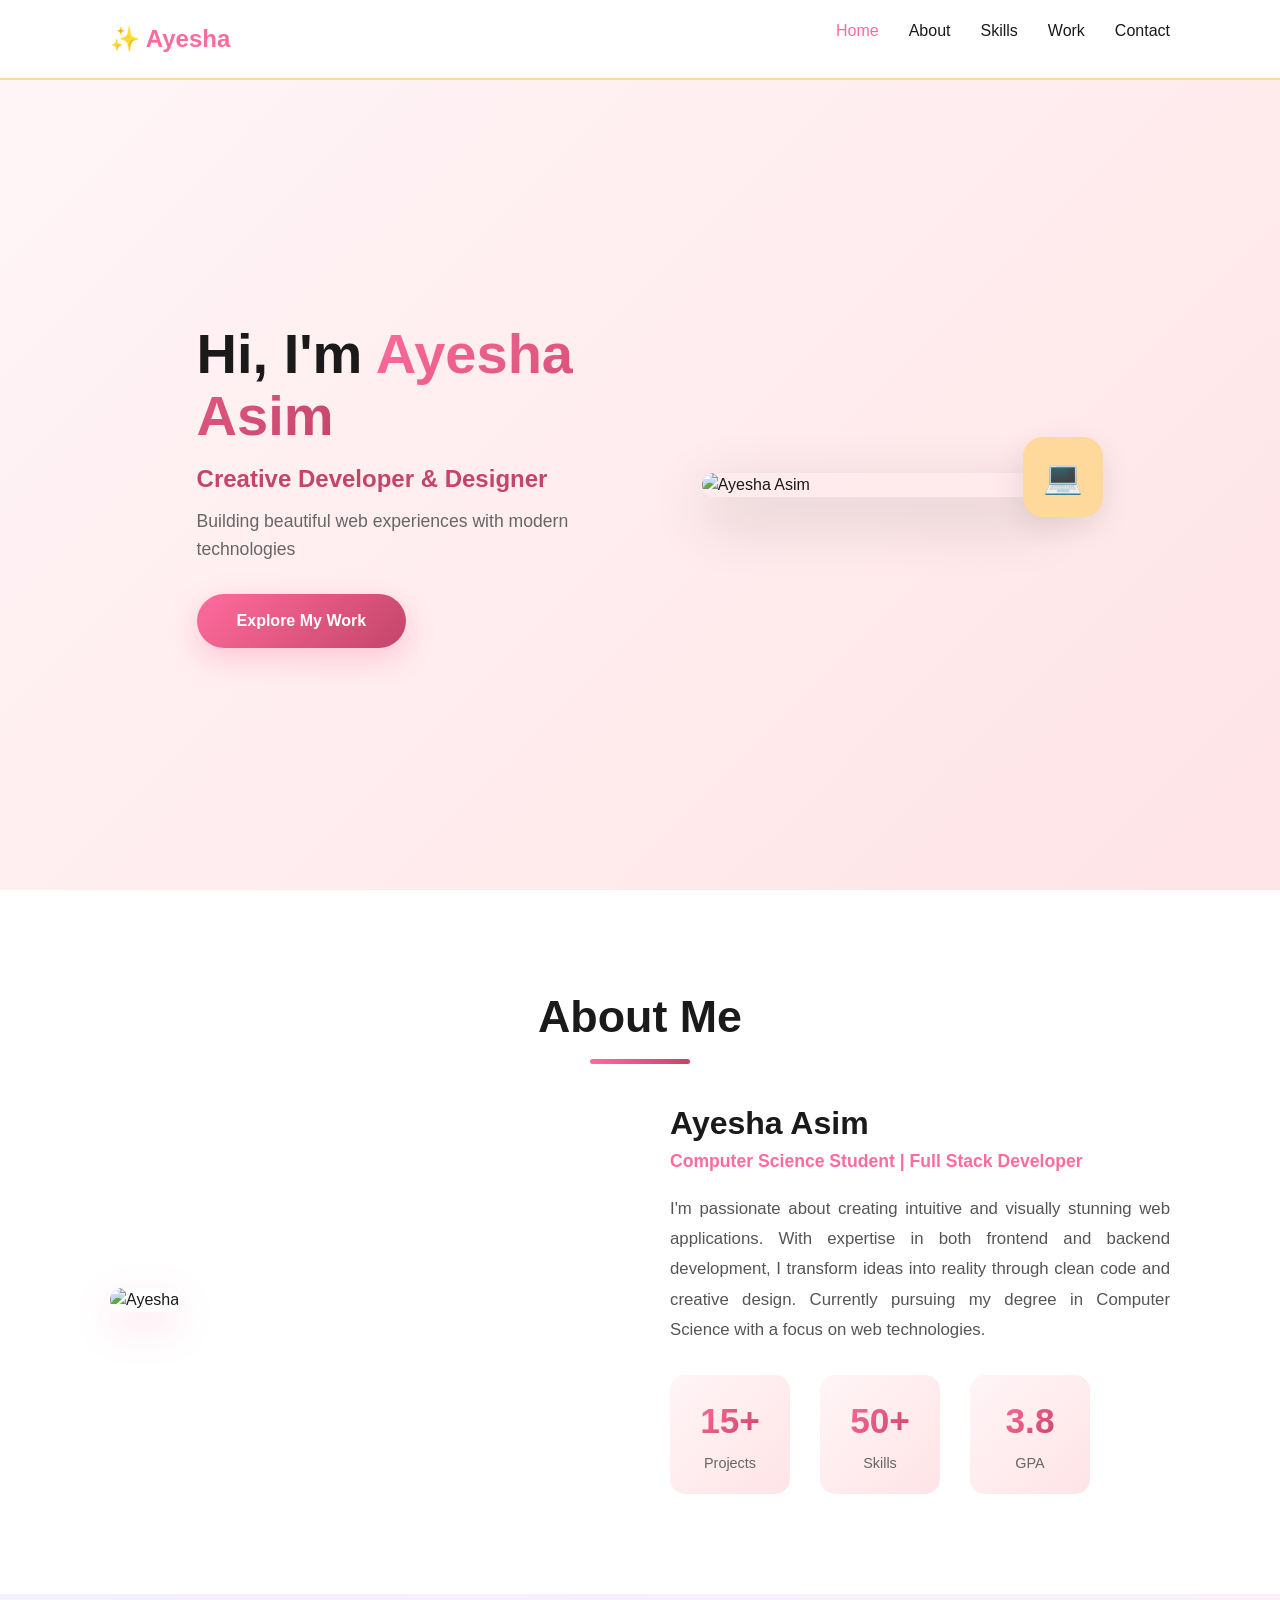
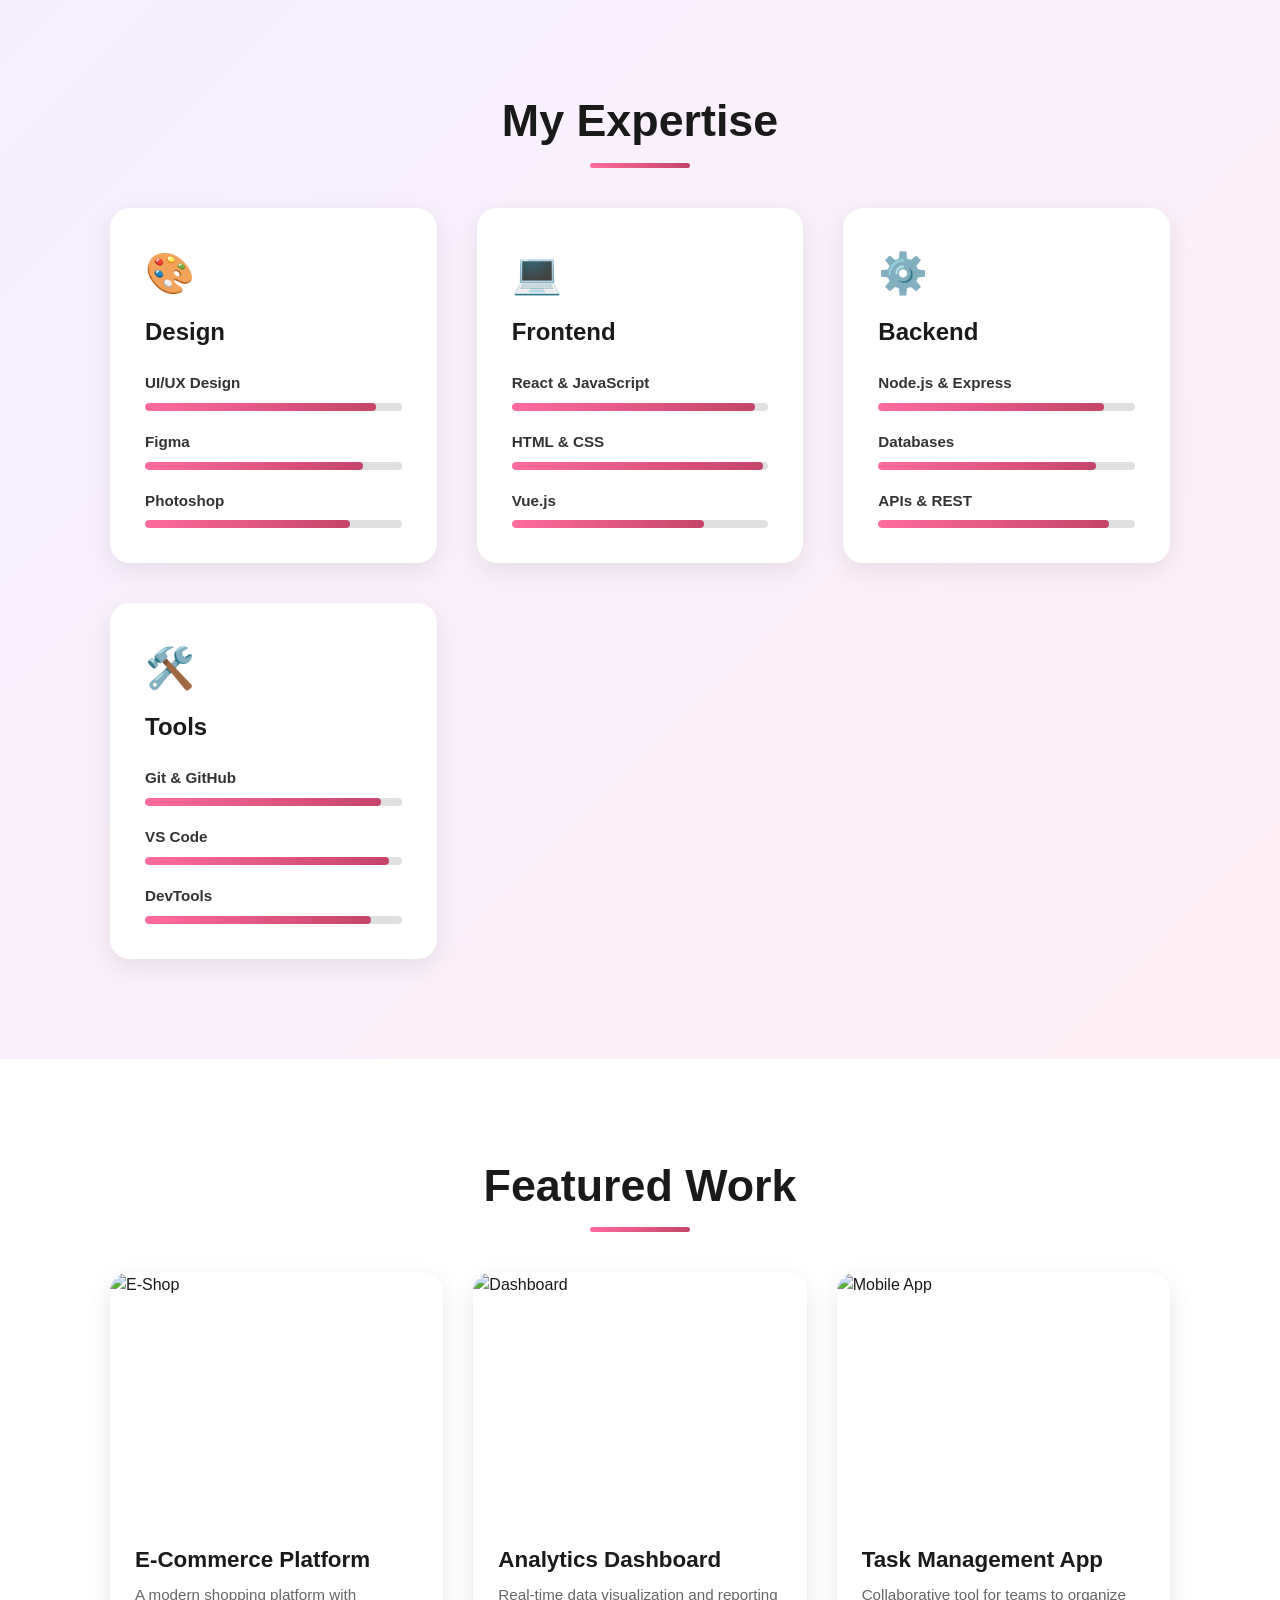
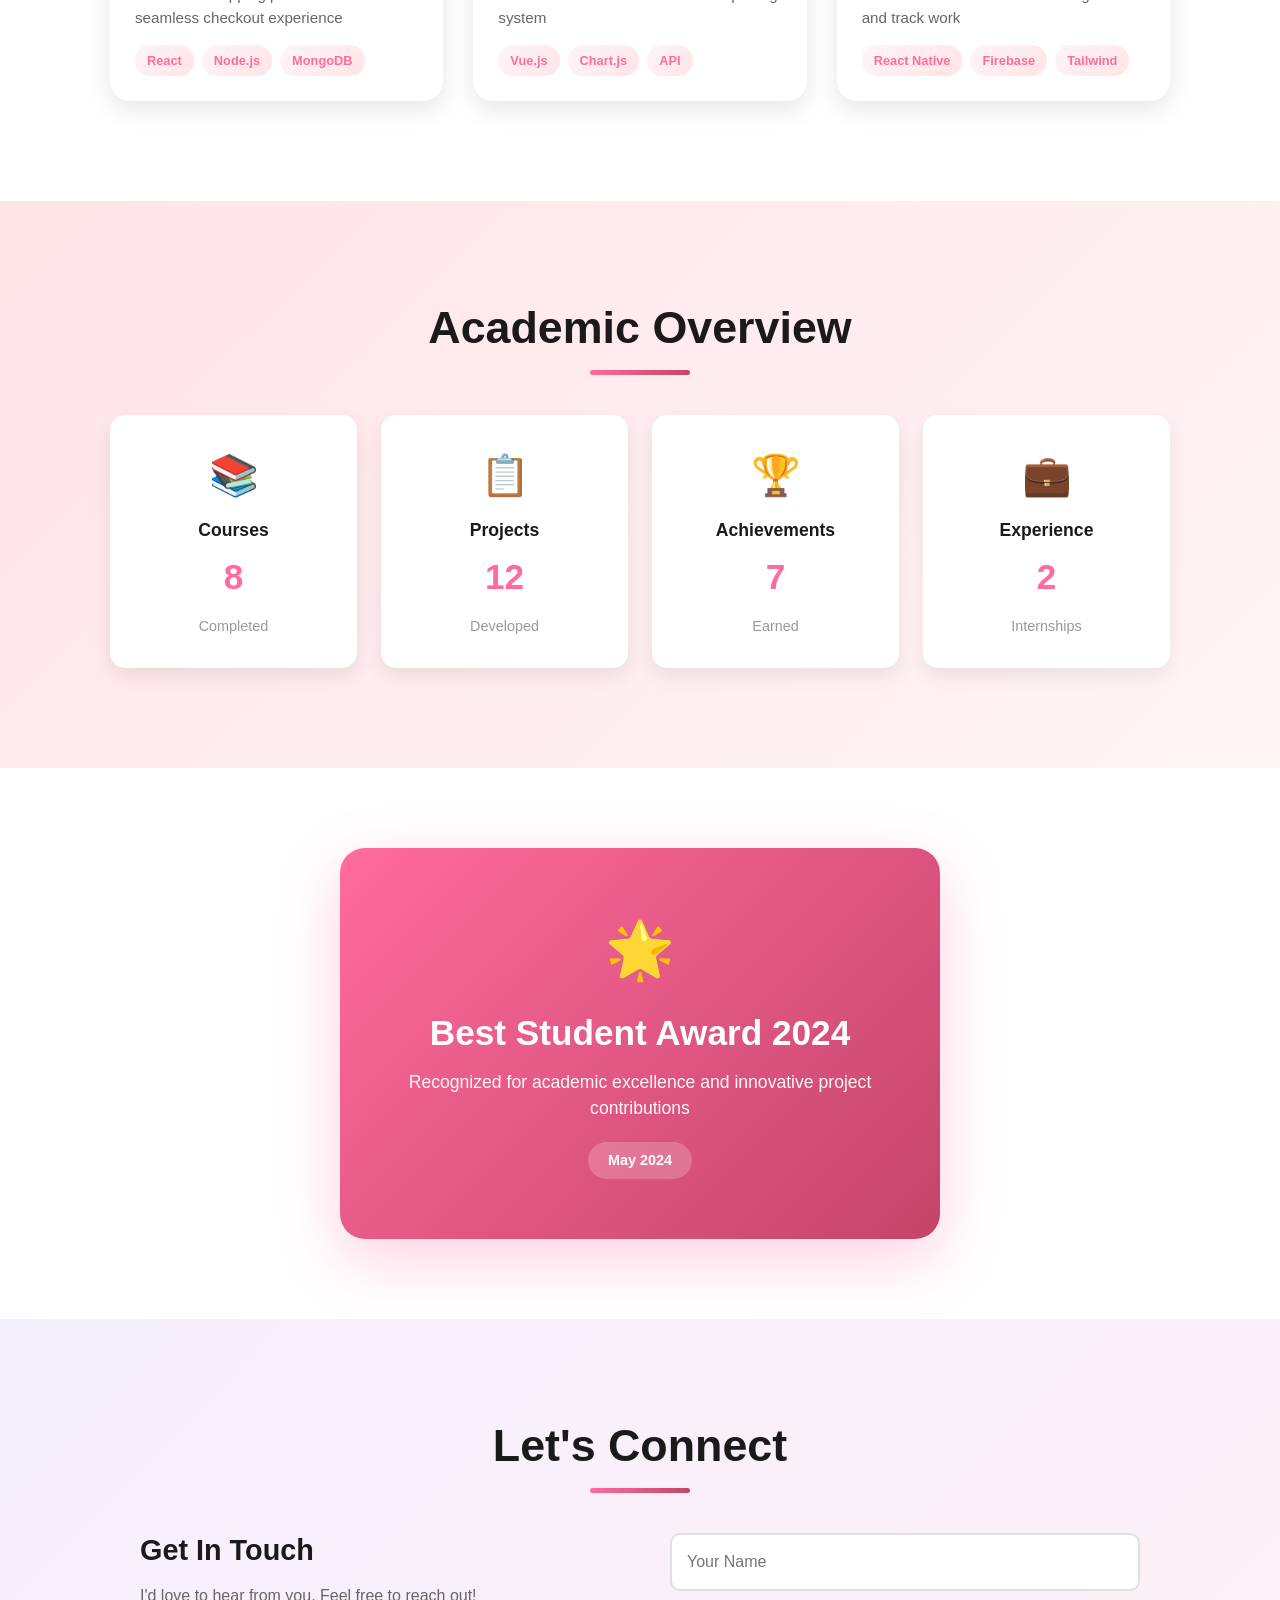
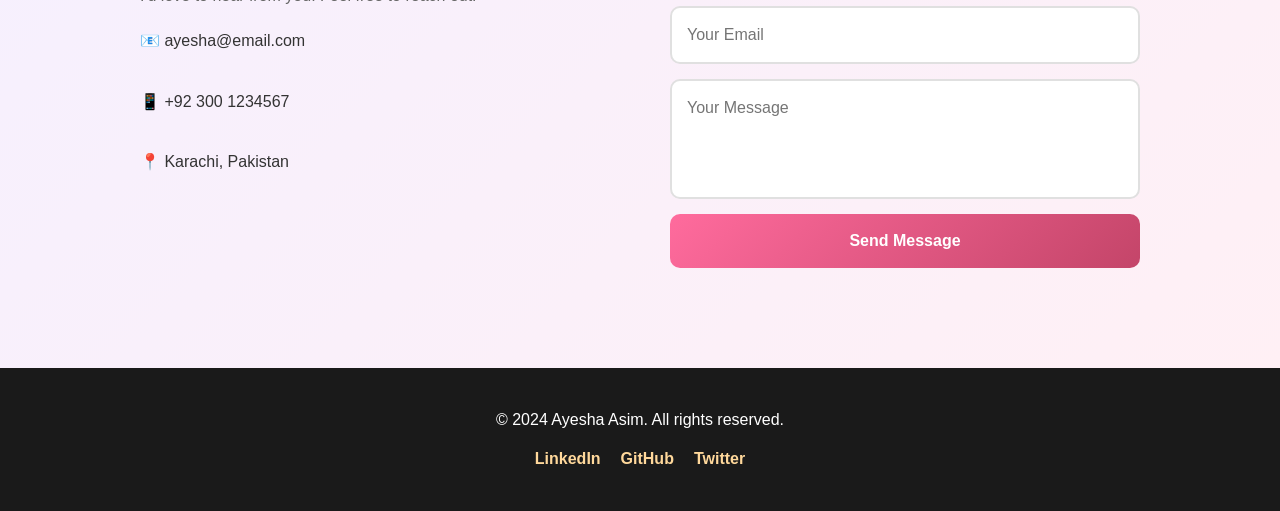
==== commit 25f4b242: "redesign: Complete portfolio redesign - Ayesha Asim version with new color scheme" ====
--- a/index.html
+++ b/index.html
@@ -3,328 +3,332 @@
 <head>
     <meta charset="UTF-8">
     <meta name="viewport" content="width=device-width, initial-scale=1.0">
-    <title>Mohib Qureshi - Student Portfolio</title>
+    <title>Ayesha Asim - Portfolio</title>
     <!-- Bootstrap CSS -->
     <link href="https://cdn.jsdelivr.net/npm/bootstrap@5.3.0/dist/css/bootstrap.min.css" rel="stylesheet">
     <link rel="stylesheet" href="style.css">
 </head>
 <body>
     <!-- Navigation Bar -->
-    <nav class="navbar">
-        <div class="nav-container">
-            <div class="nav-logo">
-                <a href="#home">Mohib Qureshi</a>
-            </div>
-            <ul class="nav-menu">
-                <li><a href="#home" class="nav-link">Home</a></li>
-                <li><a href="#about" class="nav-link">About</a></li>
-                <li><a href="#skills" class="nav-link">Skills</a></li>
-                <li><a href="#projects" class="nav-link">Projects</a></li>
-                <li><a href="#achievements" class="nav-link">Achievements</a></li>
-                <li><a href="#contact" class="nav-link">Contact</a></li>
+    <nav class="navbar-custom">
+        <div class="nav-wrapper">
+            <div class="nav-brand">
+                <span>✨ Ayesha</span>
+            </div>
+            <ul class="nav-items">
+                <li><a href="#home">Home</a></li>
+                <li><a href="#about">About</a></li>
+                <li><a href="#skills">Skills</a></li>
+                <li><a href="#projects">Work</a></li>
+                <li><a href="#contact">Contact</a></li>
             </ul>
-            <div class="hamburger">
-                <span></span>
-                <span></span>
-                <span></span>
-            </div>
         </div>
     </nav>
 
-    <!-- Hero/Introduction Section -->
-    <section id="home" class="hero-section">
-        <div class="hero-container">
-            <div class="hero-content">
-                <h1 class="hero-title">Hi, I'm <span class="highlight">Mohib Qureshi</span></h1>
-                <p class="hero-subtitle">Full Stack Developer | Computer Science Student</p>
-                <p class="hero-description">
-                    Passionate about building innovative web applications and solving complex problems 
-                    through elegant code. Currently pursuing a Bachelor's degree in Computer Science.
-                </p>
-                <div class="hero-buttons">
-                    <button class="btn-primary">View My Work</button>
-                    <button class="btn-secondary">Get In Touch</button>
-                </div>
-            </div>
-            <div class="hero-image">
-                <img src="https://i.pravatar.cc/300?img=12" alt="Mohib Qureshi">
-            </div>
-        </div>
-    </section>
-
-    <!-- About/Introduction Section -->
-    <section id="about" class="about-section">
-        <div class="container-custom">
-            <h2 class="section-title">About Me</h2>
-            <div class="about-content d-flex align-items-center flex-wrap gap-5">
+    <!-- Hero Section -->
+    <section id="home" class="hero">
+        <div class="hero-content">
+            <div class="hero-text">
+                <h1>Hi, I'm <span class="gradient-text">Ayesha Asim</span></h1>
+                <p class="subtitle">Creative Developer & Designer</p>
+                <p class="tagline">Building beautiful web experiences with modern technologies</p>
+                <button class="btn-hero">Explore My Work</button>
+            </div>
+            <div class="hero-image-container">
+                <img src="https://images.unsplash.com/photo-1494790108377-be9c29b29330?w=400&h=500&fit=crop" alt="Ayesha Asim" class="hero-img">
+                <div class="floating-card">💻</div>
+            </div>
+        </div>
+    </section>
+
+    <!-- About Section -->
+    <section id="about" class="about">
+        <div class="container-custom">
+            <h2 class="section-heading">About Me</h2>
+            <div class="about-grid">
                 <div class="about-image">
-                    <img src="https://i.pravatar.cc/200?img=12" alt="Profile">
+                    <img src="https://images.unsplash.com/photo-1507003211169-0a1dd7228f2d?w=300&h=300&fit=crop" alt="Ayesha">
                 </div>
                 <div class="about-text">
-                    <h3>Mohib Qureshi</h3>
-                    <p class="degree-info">Bachelor of Science in Computer Science</p>
-                    <p class="about-description">
-                        I am a dedicated computer science student with a passion for web development and software engineering. 
-                        With a strong foundation in programming fundamentals and web technologies, I strive to create user-centric 
-                        applications that solve real-world problems. I enjoy collaborating with teams and constantly learning new technologies.
+                    <h3>Ayesha Asim</h3>
+                    <p class="role">Computer Science Student | Full Stack Developer</p>
+                    <p class="description">
+                        I'm passionate about creating intuitive and visually stunning web applications. With expertise in both frontend and backend development, I transform ideas into reality through clean code and creative design. Currently pursuing my degree in Computer Science with a focus on web technologies.
                     </p>
-                    <div class="about-stats">
-                        <div class="stat-item">
-                            <span class="stat-number">6+</span>
-                            <span class="stat-label">Courses Completed</span>
-                        </div>
-                        <div class="stat-item">
-                            <span class="stat-number">5+</span>
-                            <span class="stat-label">Projects Built</span>
-                        </div>
-                        <div class="stat-item">
-                            <span class="stat-number">3.9</span>
-                            <span class="stat-label">GPA</span>
-                        </div>
-                    </div>
-                </div>
-            </div>
-        </div>
-    </section>
-
-    <!-- Skills Section -->
-    <section id="skills" class="skills-section">
-        <div class="container-custom">
-            <h2 class="section-title">My Skills</h2>
-            <div class="skills-grid">
-                <div class="skill-card">
-                    <div class="skill-icon">💻</div>
-                    <h3>Frontend Development</h3>
-                    <ul class="skill-list">
-                        <li>HTML5 & CSS3</li>
-                        <li>JavaScript & React</li>
-                        <li>Responsive Design</li>
-                        <li>UI/UX Principles</li>
-                    </ul>
-                </div>
-                <div class="skill-card">
-                    <div class="skill-icon">⚙️</div>
-                    <h3>Backend Development</h3>
-                    <ul class="skill-list">
-                        <li>Node.js & Express</li>
-                        <li>Database Design</li>
-                        <li>REST APIs</li>
-                        <li>Authentication</li>
-                    </ul>
-                </div>
-                <div class="skill-card">
-                    <div class="skill-icon">🗄️</div>
-                    <h3>Databases</h3>
-                    <ul class="skill-list">
-                        <li>SQL & MySQL</li>
-                        <li>MongoDB</li>
-                        <li>Query Optimization</li>
-                        <li>Data Modeling</li>
-                    </ul>
-                </div>
-                <div class="skill-card">
-                    <div class="skill-icon">🧠</div>
-                    <h3>Other Skills</h3>
-                    <ul class="skill-list">
-                        <li>Git & GitHub</li>
-                        <li>Problem Solving</li>
-                        <li>Team Collaboration</li>
-                        <li>Agile Methodology</li>
-                    </ul>
+                    <div class="stats-row">
+                        <div class="stat-box">
+                            <span class="stat-number">15+</span>
+                            <span class="stat-text">Projects</span>
+                        </div>
+                        <div class="stat-box">
+                            <span class="stat-number">50+</span>
+                            <span class="stat-text">Skills</span>
+                        </div>
+                        <div class="stat-box">
+                            <span class="stat-number">3.8</span>
+                            <span class="stat-text">GPA</span>
+                        </div>
+                    </div>
+                </div>
+            </div>
+        </div>
+    </section>
+
+    <!-- Skills Section - Completely New Design -->
+    <section id="skills" class="skills-new">
+        <div class="container-custom">
+            <h2 class="section-heading">My Expertise</h2>
+            
+            <div class="skills-wrapper">
+                <!-- Skill Category 1 -->
+                <div class="skill-category">
+                    <div class="category-icon">🎨</div>
+                    <h3>Design</h3>
+                    <div class="skills-bars">
+                        <div class="skill-bar-item">
+                            <span>UI/UX Design</span>
+                            <div class="progress-bar">
+                                <div class="progress-fill" style="width: 90%"></div>
+                            </div>
+                        </div>
+                        <div class="skill-bar-item">
+                            <span>Figma</span>
+                            <div class="progress-bar">
+                                <div class="progress-fill" style="width: 85%"></div>
+                            </div>
+                        </div>
+                        <div class="skill-bar-item">
+                            <span>Photoshop</span>
+                            <div class="progress-bar">
+                                <div class="progress-fill" style="width: 80%"></div>
+                            </div>
+                        </div>
+                    </div>
+                </div>
+
+                <!-- Skill Category 2 -->
+                <div class="skill-category">
+                    <div class="category-icon">💻</div>
+                    <h3>Frontend</h3>
+                    <div class="skills-bars">
+                        <div class="skill-bar-item">
+                            <span>React & JavaScript</span>
+                            <div class="progress-bar">
+                                <div class="progress-fill" style="width: 95%"></div>
+                            </div>
+                        </div>
+                        <div class="skill-bar-item">
+                            <span>HTML & CSS</span>
+                            <div class="progress-bar">
+                                <div class="progress-fill" style="width: 98%"></div>
+                            </div>
+                        </div>
+                        <div class="skill-bar-item">
+                            <span>Vue.js</span>
+                            <div class="progress-bar">
+                                <div class="progress-fill" style="width: 75%"></div>
+                            </div>
+                        </div>
+                    </div>
+                </div>
+
+                <!-- Skill Category 3 -->
+                <div class="skill-category">
+                    <div class="category-icon">⚙️</div>
+                    <h3>Backend</h3>
+                    <div class="skills-bars">
+                        <div class="skill-bar-item">
+                            <span>Node.js & Express</span>
+                            <div class="progress-bar">
+                                <div class="progress-fill" style="width: 88%"></div>
+                            </div>
+                        </div>
+                        <div class="skill-bar-item">
+                            <span>Databases</span>
+                            <div class="progress-bar">
+                                <div class="progress-fill" style="width: 85%"></div>
+                            </div>
+                        </div>
+                        <div class="skill-bar-item">
+                            <span>APIs & REST</span>
+                            <div class="progress-bar">
+                                <div class="progress-fill" style="width: 90%"></div>
+                            </div>
+                        </div>
+                    </div>
+                </div>
+
+                <!-- Skill Category 4 -->
+                <div class="skill-category">
+                    <div class="category-icon">🛠️</div>
+                    <h3>Tools</h3>
+                    <div class="skills-bars">
+                        <div class="skill-bar-item">
+                            <span>Git & GitHub</span>
+                            <div class="progress-bar">
+                                <div class="progress-fill" style="width: 92%"></div>
+                            </div>
+                        </div>
+                        <div class="skill-bar-item">
+                            <span>VS Code</span>
+                            <div class="progress-bar">
+                                <div class="progress-fill" style="width: 95%"></div>
+                            </div>
+                        </div>
+                        <div class="skill-bar-item">
+                            <span>DevTools</span>
+                            <div class="progress-bar">
+                                <div class="progress-fill" style="width: 88%"></div>
+                            </div>
+                        </div>
+                    </div>
                 </div>
             </div>
         </div>
     </section>
 
     <!-- Projects Section -->
-    <section id="projects" class="projects-section">
-        <div class="container-custom">
-            <h2 class="section-title">Featured Projects</h2>
+    <section id="projects" class="projects">
+        <div class="container-custom">
+            <h2 class="section-heading">Featured Work</h2>
             <div class="projects-grid">
-                <!-- Web Development Project -->
-                <div class="project-card">
-                    <div class="project-image">
-                        <img src="https://images.unsplash.com/photo-1517694712202-14dd9538aa97?w=400&h=250&fit=crop" alt="Web Development">
-                    </div>
-                    <div class="project-content">
+                <!-- Project 1 -->
+                <div class="project-tile">
+                    <div class="project-image-wrapper">
+                        <img src="https://images.unsplash.com/photo-1517694712202-14dd9538aa97?w=400&h=300&fit=crop" alt="E-Shop">
+                        <div class="project-overlay">
+                            <button class="view-btn">View Project</button>
+                        </div>
+                    </div>
+                    <div class="project-info">
                         <h3>E-Commerce Platform</h3>
-                        <p>A full-stack e-commerce website built with React and Node.js featuring user authentication, product management, and secure payment integration.</p>
-                        <div class="project-tags">
-                            <span class="tag">React</span>
-                            <span class="tag">Node.js</span>
-                            <span class="tag">MongoDB</span>
-                        </div>
-                        <button class="project-btn">View Project</button>
-                    </div>
-                </div>
-
-                <!-- Database Project -->
-                <div class="project-card">
-                    <div class="project-image">
-                        <img src="https://images.unsplash.com/photo-1551288049-bebda4e38f71?w=400&h=250&fit=crop" alt="Database">
-                    </div>
-                    <div class="project-content">
-                        <h3>Hospital Management System</h3>
-                        <p>Designed and implemented a complex relational database for hospital operations with optimized queries and comprehensive data integrity constraints.</p>
-                        <div class="project-tags">
-                            <span class="tag">MySQL</span>
-                            <span class="tag">Database Design</span>
-                            <span class="tag">Optimization</span>
-                        </div>
-                        <button class="project-btn">View Project</button>
-                    </div>
-                </div>
-
-                <!-- AI/ML Project -->
-                <div class="project-card">
-                    <div class="project-image">
-                        <img src="https://images.unsplash.com/photo-1677442d019cecf4d4447515c0c5e38e78849daa?w=400&h=250&fit=crop" alt="AI/ML">
-                    </div>
-                    <div class="project-content">
-                        <h3>Sentiment Analysis Model</h3>
-                        <p>Developed a machine learning model for sentiment analysis using Python and TensorFlow with 92% accuracy on the test dataset.</p>
-                        <div class="project-tags">
-                            <span class="tag">Python</span>
-                            <span class="tag">TensorFlow</span>
-                            <span class="tag">ML</span>
-                        </div>
-                        <button class="project-btn">View Project</button>
-                    </div>
-                </div>
-            </div>
-        </div>
-    </section>
-
-    <!-- Achievements Section -->
-    <section id="achievements" class="achievements-section">
-        <div class="container-custom">
-            <h2 class="section-title">Achievements & Recognition</h2>
-            <div class="achievement-card">
-                <!-- Featured Badge -->
-                <div class="featured-badge">
-                    <span class="badge-text">Featured</span>
-                </div>
-
-                <!-- Achievement Content -->
-                <div class="achievement-content">
-                    <h3 class="achievement-name">Mohib Qureshi</h3>
-                    <h4 class="achievement-title">Dean's List Scholar 2024</h4>
-                    <p class="achievement-description">
-                        Recognized for outstanding academic excellence with a GPA of 3.9/4.0. 
-                        This achievement reflects consistent dedication to learning and mastery of computer science fundamentals.
-                        Demonstrated excellence in core programming courses and web development projects.
-                    </p>
-                    <div class="achievement-date">
-                        <span class="date-label">Achieved:</span>
-                        <span class="date-value">May 2024</span>
-                    </div>
-                </div>
-            </div>
-
-            <!-- Dashboard Section -->
-            <h2 class="section-title section-title-secondary">Academic Dashboard</h2>
-            <div class="d-flex justify-content-between align-items-center flex-wrap gap-3 dashboard-container">
-                
-                <!-- Courses Card -->
-                <div class="dashboard-item">
-                    <div class="dashboard-icon courses-icon">
-                        <span>📚</span>
-                    </div>
-                    <div class="dashboard-content">
-                        <h3 class="dashboard-item-title">Courses</h3>
-                        <p class="dashboard-item-value">6</p>
-                        <p class="dashboard-item-subtitle">Active Courses</p>
-                    </div>
-                </div>
-
-                <!-- Assignments Card -->
-                <div class="dashboard-item">
-                    <div class="dashboard-icon assignments-icon">
-                        <span>📝</span>
-                    </div>
-                    <div class="dashboard-content">
-                        <h3 class="dashboard-item-title">Assignments</h3>
-                        <p class="dashboard-item-value">3</p>
-                        <p class="dashboard-item-subtitle">Pending Submissions</p>
-                    </div>
-                </div>
-
-                <!-- Projects Card -->
-                <div class="dashboard-item">
-                    <div class="dashboard-icon projects-icon">
-                        <span>🚀</span>
-                    </div>
-                    <div class="dashboard-content">
-                        <h3 class="dashboard-item-title">Projects</h3>
-                        <p class="dashboard-item-value">5</p>
-                        <p class="dashboard-item-subtitle">Completed Projects</p>
-                    </div>
-                </div>
-
-                <!-- Attendance Card -->
-                <div class="dashboard-item">
-                    <div class="dashboard-icon attendance-icon">
-                        <span>✓</span>
-                    </div>
-                    <div class="dashboard-content">
-                        <h3 class="dashboard-item-title">Attendance</h3>
-                        <p class="dashboard-item-value">92%</p>
-                        <p class="dashboard-item-subtitle">Class Attendance</p>
-                    </div>
-                </div>
-
-            </div>
-        </div>
-    </section>
-
-    <!-- Footer Section -->
-    <footer id="contact" class="footer-section">
-        <div class="container-custom">
-            <div class="footer-content d-flex justify-content-between align-items-start flex-wrap gap-4">
-                <!-- Footer About -->
-                <div class="footer-section-item">
-                    <h3>Mohib Qureshi</h3>
-                    <p>Full Stack Developer & Computer Science Student</p>
-                    <p class="footer-description">
-                        Building innovative web applications and exploring the intersection of technology and design.
-                    </p>
-                </div>
-
-                <!-- Quick Links -->
-                <div class="footer-section-item">
-                    <h4>Quick Links</h4>
-                    <ul class="footer-links">
-                        <li><a href="#home">Home</a></li>
-                        <li><a href="#about">About</a></li>
-                        <li><a href="#skills">Skills</a></li>
-                        <li><a href="#projects">Projects</a></li>
-                    </ul>
-                </div>
-
-                <!-- Contact Info -->
-                <div class="footer-section-item">
-                    <h4>Contact</h4>
-                    <ul class="footer-links">
-                        <li><a href="mailto:mohib@email.com">Email: mohib@email.com</a></li>
-                        <li><a href="#">Phone: +1 (555) 123-4567</a></li>
-                        <li><a href="#">Location: City, Country</a></li>
-                    </ul>
-                </div>
-
-                <!-- Social Links -->
-                <div class="footer-section-item">
-                    <h4>Follow Me</h4>
-                    <div class="social-links">
-                        <a href="#" class="social-link">LinkedIn</a>
-                        <a href="#" class="social-link">GitHub</a>
-                        <a href="#" class="social-link">Twitter</a>
-                    </div>
-                </div>
-            </div>
-
-            <!-- Footer Bottom -->
-            <div class="footer-bottom">
-                <p>&copy; 2024 Mohib Qureshi. All rights reserved. | Built with HTML, CSS, and Bootstrap</p>
+                        <p>A modern shopping platform with seamless checkout experience</p>
+                        <div class="tech-tags">
+                            <span>React</span>
+                            <span>Node.js</span>
+                            <span>MongoDB</span>
+                        </div>
+                    </div>
+                </div>
+
+                <!-- Project 2 -->
+                <div class="project-tile">
+                    <div class="project-image-wrapper">
+                        <img src="https://images.unsplash.com/photo-1551288049-bebda4e38f71?w=400&h=300&fit=crop" alt="Dashboard">
+                        <div class="project-overlay">
+                            <button class="view-btn">View Project</button>
+                        </div>
+                    </div>
+                    <div class="project-info">
+                        <h3>Analytics Dashboard</h3>
+                        <p>Real-time data visualization and reporting system</p>
+                        <div class="tech-tags">
+                            <span>Vue.js</span>
+                            <span>Chart.js</span>
+                            <span>API</span>
+                        </div>
+                    </div>
+                </div>
+
+                <!-- Project 3 -->
+                <div class="project-tile">
+                    <div class="project-image-wrapper">
+                        <img src="https://images.unsplash.com/photo-1633356122544-f134324ef6db?w=400&h=300&fit=crop" alt="Mobile App">
+                        <div class="project-overlay">
+                            <button class="view-btn">View Project</button>
+                        </div>
+                    </div>
+                    <div class="project-info">
+                        <h3>Task Management App</h3>
+                        <p>Collaborative tool for teams to organize and track work</p>
+                        <div class="tech-tags">
+                            <span>React Native</span>
+                            <span>Firebase</span>
+                            <span>Tailwind</span>
+                        </div>
+                    </div>
+                </div>
+            </div>
+        </div>
+    </section>
+
+    <!-- Dashboard Stats Section -->
+    <section class="dashboard-stats">
+        <div class="container-custom">
+            <h2 class="section-heading">Academic Overview</h2>
+            <div class="stats-grid d-flex justify-content-between align-items-center flex-wrap gap-4">
+                <div class="stat-card">
+                    <div class="stat-icon courses">📚</div>
+                    <h4>Courses</h4>
+                    <p class="stat-value">8</p>
+                    <small>Completed</small>
+                </div>
+                <div class="stat-card">
+                    <div class="stat-icon assignments">📋</div>
+                    <h4>Projects</h4>
+                    <p class="stat-value">12</p>
+                    <small>Developed</small>
+                </div>
+                <div class="stat-card">
+                    <div class="stat-icon achievements">🏆</div>
+                    <h4>Achievements</h4>
+                    <p class="stat-value">7</p>
+                    <small>Earned</small>
+                </div>
+                <div class="stat-card">
+                    <div class="stat-icon internship">💼</div>
+                    <h4>Experience</h4>
+                    <p class="stat-value">2</p>
+                    <small>Internships</small>
+                </div>
+            </div>
+        </div>
+    </section>
+
+    <!-- Achievement Highlight -->
+    <section class="achievement-highlight">
+        <div class="container-custom">
+            <div class="achievement-box">
+                <div class="achievement-icon">🌟</div>
+                <h2>Best Student Award 2024</h2>
+                <p>Recognized for academic excellence and innovative project contributions</p>
+                <span class="achievement-date">May 2024</span>
+            </div>
+        </div>
+    </section>
+
+    <!-- Contact Section -->
+    <section id="contact" class="contact">
+        <div class="container-custom">
+            <h2 class="section-heading">Let's Connect</h2>
+            <div class="contact-content">
+                <div class="contact-info">
+                    <h3>Get In Touch</h3>
+                    <p>I'd love to hear from you. Feel free to reach out!</p>
+                    <div class="contact-items">
+                        <p>📧 ayesha@email.com</p>
+                        <p>📱 +92 300 1234567</p>
+                        <p>📍 Karachi, Pakistan</p>
+                    </div>
+                </div>
+                <div class="contact-form">
+                    <input type="text" placeholder="Your Name">
+                    <input type="email" placeholder="Your Email">
+                    <textarea placeholder="Your Message"></textarea>
+                    <button class="send-btn">Send Message</button>
+                </div>
+            </div>
+        </div>
+    </section>
+
+    <!-- Footer -->
+    <footer class="footer">
+        <div class="container-custom">
+            <p>&copy; 2024 Ayesha Asim. All rights reserved.</p>
+            <div class="social-icons">
+                <a href="#">LinkedIn</a>
+                <a href="#">GitHub</a>
+                <a href="#">Twitter</a>
             </div>
         </div>
     </footer>
--- a/style.css
+++ b/style.css
@@ -1,5 +1,5 @@
 /* ============================================
-   GLOBAL STYLES & RESET
+   GLOBAL STYLES - NEW DESIGN
    ============================================ */
 
 * {
@@ -9,13 +9,13 @@
 }
 
 :root {
-    --primary-color: #667eea;
-    --secondary-color: #764ba2;
-    --accent-color: #f5576c;
-    --dark-color: #2d3436;
-    --light-color: #f8f9fa;
-    --text-color: #333;
-    --border-radius: 12px;
+    --primary: #ff6b9d;
+    --secondary: #c44569;
+    --accent: #ffd89b;
+    --dark: #1a1a1a;
+    --light: #f8f9fa;
+    --white: #ffffff;
+    --border: #e0e0e0;
 }
 
 html {
@@ -23,248 +23,227 @@
 }
 
 body {
-    font-family: 'Segoe UI', Tahoma, Geneva, Verdana, sans-serif;
-    color: var(--text-color);
+    font-family: 'Inter', 'Segoe UI', sans-serif;
+    color: var(--dark);
+    background: var(--white);
     overflow-x: hidden;
 }
 
 .container-custom {
-    max-width: 1200px;
+    max-width: 1100px;
     margin: 0 auto;
     padding: 0 20px;
 }
 
 /* ============================================
-   NAVIGATION BAR - Flexbox & Positioning
-   ============================================ */
-
-.navbar {
-    position: fixed;
+   NAVIGATION - MINIMAL STYLE
+   ============================================ */
+
+.navbar-custom {
+    background: var(--white);
+    border-bottom: 2px solid var(--accent);
+    position: sticky;
     top: 0;
-    width: 100%;
-    background: white;
-    box-shadow: 0 2px 10px rgba(0, 0, 0, 0.1);
-    z-index: 1000;
-}
-
-.nav-container {
+    z-index: 100;
+}
+
+.nav-wrapper {
     display: flex;
     justify-content: space-between;
     align-items: center;
-    max-width: 1200px;
+    max-width: 1100px;
     margin: 0 auto;
-    padding: 1rem 20px;
-}
-
-.nav-logo a {
+    padding: 1.2rem 20px;
+}
+
+.nav-brand {
     font-size: 1.5rem;
     font-weight: 700;
-    color: var(--primary-color);
-    text-decoration: none;
-    transition: color 0.3s ease;
-}
-
-.nav-logo a:hover {
-    color: var(--secondary-color);
-}
-
-.nav-menu {
+    color: var(--primary);
+}
+
+.nav-items {
     display: flex;
     list-style: none;
     gap: 30px;
 }
 
-.nav-link {
+.nav-items a {
     text-decoration: none;
-    color: var(--text-color);
+    color: var(--dark);
     font-weight: 500;
+    position: relative;
     transition: color 0.3s ease;
-    position: relative;
-}
-
-.nav-link::after {
+}
+
+.nav-items a::after {
     content: '';
     position: absolute;
     bottom: -5px;
     left: 0;
     width: 0;
-    height: 2px;
-    background: var(--primary-color);
+    height: 3px;
+    background: var(--primary);
     transition: width 0.3s ease;
 }
 
-.nav-link:hover::after {
+.nav-items a:hover {
+    color: var(--primary);
+}
+
+.nav-items a:hover::after {
     width: 100%;
 }
 
-.hamburger {
-    display: none;
-    flex-direction: column;
-    cursor: pointer;
-}
-
-.hamburger span {
-    width: 25px;
-    height: 3px;
-    background: var(--text-color);
-    margin: 5px 0;
-    transition: all 0.3s ease;
-    border-radius: 2px;
-}
-
-/* ============================================
-   HERO SECTION - Flexbox & Transitions
-   ============================================ */
-
-.hero-section {
-    background: linear-gradient(135deg, var(--primary-color) 0%, var(--secondary-color) 100%);
-    color: white;
-    padding: 120px 20px 80px;
-    margin-top: 60px;
-}
-
-.hero-container {
+/* ============================================
+   HERO SECTION - MODERN LAYOUT
+   ============================================ */
+
+.hero {
+    background: linear-gradient(135deg, #fff5f7 0%, #ffe4e6 100%);
+    padding: 80px 20px;
+    min-height: 90vh;
+    display: flex;
+    align-items: center;
+}
+
+.hero-content {
     display: flex;
     justify-content: space-between;
     align-items: center;
-    gap: 50px;
-    max-width: 1200px;
+    gap: 60px;
+    max-width: 1100px;
     margin: 0 auto;
     flex-wrap: wrap;
 }
 
-.hero-content {
+.hero-text {
     flex: 1;
     min-width: 300px;
 }
 
-.hero-title {
+.hero-text h1 {
     font-size: 3.5rem;
-    font-weight: 700;
+    font-weight: 800;
+    line-height: 1.1;
+    margin-bottom: 15px;
+}
+
+.gradient-text {
+    background: linear-gradient(135deg, var(--primary), var(--secondary));
+    -webkit-background-clip: text;
+    -webkit-text-fill-color: transparent;
+    background-clip: text;
+}
+
+.subtitle {
+    font-size: 1.5rem;
+    color: var(--secondary);
+    font-weight: 600;
     margin-bottom: 10px;
-    line-height: 1.2;
-}
-
-.highlight {
-    color: #ffd700;
-    text-shadow: 2px 2px 4px rgba(0, 0, 0, 0.2);
-}
-
-.hero-subtitle {
-    font-size: 1.5rem;
-    margin-bottom: 20px;
-    opacity: 0.9;
-}
-
-.hero-description {
+}
+
+.tagline {
     font-size: 1.1rem;
+    color: #666;
     margin-bottom: 30px;
     line-height: 1.6;
-    opacity: 0.85;
-}
-
-.hero-buttons {
-    display: flex;
-    gap: 20px;
-    flex-wrap: wrap;
-}
-
-.btn-primary, .btn-secondary {
-    padding: 12px 30px;
+}
+
+.btn-hero {
+    background: linear-gradient(135deg, var(--primary), var(--secondary));
+    color: white;
     border: none;
-    border-radius: 25px;
+    padding: 15px 40px;
+    border-radius: 50px;
     font-size: 1rem;
     font-weight: 600;
     cursor: pointer;
     transition: all 0.3s ease;
-}
-
-.btn-primary {
-    background: white;
-    color: var(--primary-color);
-    box-shadow: 0 5px 20px rgba(0, 0, 0, 0.2);
-}
-
-.btn-primary:hover {
-    transform: translateY(-3px);
-    box-shadow: 0 8px 30px rgba(0, 0, 0, 0.3);
-}
-
-.btn-secondary {
-    background: transparent;
-    color: white;
-    border: 2px solid white;
-}
-
-.btn-secondary:hover {
-    background: white;
-    color: var(--primary-color);
-}
-
-.hero-image {
+    box-shadow: 0 10px 30px rgba(255, 107, 157, 0.3);
+}
+
+.btn-hero:hover {
+    transform: translateY(-5px);
+    box-shadow: 0 15px 40px rgba(255, 107, 157, 0.5);
+}
+
+.hero-image-container {
     flex: 1;
-    min-width: 250px;
+    min-width: 300px;
+    position: relative;
     display: flex;
     justify-content: center;
-}
-
-.hero-image img {
-    width: 250px;
-    height: 250px;
-    border-radius: 50%;
-    border: 5px solid white;
-    box-shadow: 0 10px 40px rgba(0, 0, 0, 0.3);
+    align-items: center;
+}
+
+.hero-img {
+    width: 100%;
+    max-width: 350px;
+    border-radius: 30px;
+    box-shadow: 0 20px 60px rgba(0, 0, 0, 0.2);
     transition: transform 0.3s ease;
 }
 
-.hero-image img:hover {
+.hero-img:hover {
     transform: scale(1.05);
 }
 
-/* ============================================
-   SECTION TITLES
-   ============================================ */
-
-.section-title {
+.floating-card {
+    position: absolute;
+    background: var(--accent);
+    width: 80px;
+    height: 80px;
+    border-radius: 20px;
+    display: flex;
+    align-items: center;
+    justify-content: center;
+    font-size: 2rem;
+    bottom: -20px;
+    right: -20px;
+    box-shadow: 0 10px 30px rgba(0, 0, 0, 0.1);
+    animation: float 3s ease-in-out infinite;
+}
+
+@keyframes float {
+    0%, 100% { transform: translateY(0px); }
+    50% { transform: translateY(-20px); }
+}
+
+/* ============================================
+   ABOUT SECTION
+   ============================================ */
+
+.about {
+    padding: 100px 20px;
+    background: var(--white);
+}
+
+.section-heading {
     text-align: center;
-    font-size: 2.5rem;
-    color: var(--dark-color);
+    font-size: 2.8rem;
+    font-weight: 800;
     margin-bottom: 60px;
-    font-weight: 700;
+    color: var(--dark);
     position: relative;
-    padding-bottom: 20px;
-}
-
-.section-title::after {
+}
+
+.section-heading::after {
     content: '';
     position: absolute;
-    bottom: 0;
+    bottom: -20px;
     left: 50%;
     transform: translateX(-50%);
-    width: 60px;
-    height: 4px;
-    background: linear-gradient(90deg, var(--primary-color), var(--secondary-color));
-    border-radius: 2px;
-}
-
-.section-title-secondary {
-    margin-top: 60px;
-    margin-bottom: 40px;
-}
-
-/* ============================================
-   ABOUT SECTION - Flexbox
-   ============================================ */
-
-.about-section {
-    padding: 80px 20px;
-    background: white;
-}
-
-.about-content {
-    display: flex;
+    width: 100px;
+    height: 5px;
+    background: linear-gradient(90deg, var(--primary), var(--secondary));
+    border-radius: 3px;
+}
+
+.about-grid {
+    display: flex;
+    gap: 60px;
     align-items: center;
-    gap: 50px;
     flex-wrap: wrap;
 }
 
@@ -275,14 +254,14 @@
 
 .about-image img {
     width: 100%;
-    max-width: 250px;
-    border-radius: 15px;
-    box-shadow: 0 10px 40px rgba(0, 0, 0, 0.15);
+    max-width: 300px;
+    border-radius: 20px;
+    box-shadow: 0 15px 40px rgba(255, 107, 157, 0.2);
     transition: transform 0.3s ease;
 }
 
 .about-image img:hover {
-    transform: translateY(-10px);
+    transform: scale(1.05);
 }
 
 .about-text {
@@ -292,697 +271,604 @@
 
 .about-text h3 {
     font-size: 2rem;
-    color: var(--dark-color);
-    margin-bottom: 10px;
-}
-
-.degree-info {
+    font-weight: 700;
+    margin-bottom: 5px;
+}
+
+.role {
+    color: var(--primary);
+    font-weight: 600;
     font-size: 1.1rem;
-    color: var(--primary-color);
-    font-weight: 600;
     margin-bottom: 20px;
 }
 
-.about-description {
-    font-size: 1rem;
-    color: #666;
+.description {
+    font-size: 1.05rem;
+    color: #555;
     line-height: 1.8;
     margin-bottom: 30px;
     text-align: justify;
 }
 
-.about-stats {
+.stats-row {
     display: flex;
     gap: 30px;
     flex-wrap: wrap;
 }
 
-.stat-item {
+.stat-box {
     display: flex;
     flex-direction: column;
     align-items: center;
+    padding: 20px;
+    background: linear-gradient(135deg, #fff5f7, #ffe4e6);
+    border-radius: 15px;
+    min-width: 120px;
 }
 
 .stat-number {
-    font-size: 2rem;
+    font-size: 2.2rem;
+    font-weight: 800;
+    background: linear-gradient(135deg, var(--primary), var(--secondary));
+    -webkit-background-clip: text;
+    -webkit-text-fill-color: transparent;
+    background-clip: text;
+}
+
+.stat-text {
+    color: #666;
+    font-size: 0.9rem;
+    margin-top: 5px;
+}
+
+/* ============================================
+   SKILLS SECTION - NEW DESIGN
+   ============================================ */
+
+.skills-new {
+    background: linear-gradient(135deg, #f5f0ff 0%, #fff0f5 100%);
+    padding: 100px 20px;
+}
+
+.skills-wrapper {
+    display: grid;
+    grid-template-columns: repeat(auto-fit, minmax(280px, 1fr));
+    gap: 40px;
+}
+
+.skill-category {
+    background: var(--white);
+    padding: 35px;
+    border-radius: 20px;
+    box-shadow: 0 8px 25px rgba(0, 0, 0, 0.08);
+    transition: all 0.3s ease;
+}
+
+.skill-category:hover {
+    transform: translateY(-10px);
+    box-shadow: 0 15px 40px rgba(255, 107, 157, 0.2);
+}
+
+.category-icon {
+    font-size: 2.5rem;
+    margin-bottom: 15px;
+}
+
+.skill-category h3 {
+    font-size: 1.5rem;
     font-weight: 700;
-    color: var(--primary-color);
-}
-
-.stat-label {
-    font-size: 0.9rem;
-    color: #999;
-    margin-top: 5px;
-}
-
-/* ============================================
-   SKILLS SECTION - CSS Grid & Transitions
-   ============================================ */
-
-.skills-section {
-    padding: 80px 20px;
-    background: linear-gradient(135deg, #f5f7fa 0%, #c3cfe2 100%);
-}
-
-.skills-grid {
-    display: grid;
-    grid-template-columns: repeat(auto-fit, minmax(250px, 1fr));
-    gap: 30px;
-}
-
-.skill-card {
-    background: white;
-    padding: 30px;
-    border-radius: var(--border-radius);
-    box-shadow: 0 5px 20px rgba(0, 0, 0, 0.1);
-    transition: all 0.3s ease;
-    text-align: center;
-}
-
-.skill-card:hover {
-    transform: translateY(-10px) scale(1.02);
-    box-shadow: 0 15px 40px rgba(0, 0, 0, 0.2);
-}
-
-.skill-icon {
-    font-size: 3rem;
-    margin-bottom: 15px;
-}
-
-.skill-card h3 {
-    font-size: 1.3rem;
-    color: var(--dark-color);
-    margin-bottom: 15px;
-}
-
-.skill-list {
-    list-style: none;
-    text-align: left;
-}
-
-.skill-list li {
-    padding: 8px 0;
-    color: #666;
-    border-bottom: 1px solid #f0f0f0;
+    margin-bottom: 25px;
+    color: var(--dark);
+}
+
+.skills-bars {
+    display: flex;
+    flex-direction: column;
+    gap: 20px;
+}
+
+.skill-bar-item {
+    display: flex;
+    flex-direction: column;
+    gap: 8px;
+}
+
+.skill-bar-item span {
     font-size: 0.95rem;
-}
-
-.skill-list li:last-child {
-    border-bottom: none;
-}
-
-/* ============================================
-   PROJECTS SECTION - Flexbox, Filters & Transitions
-   ============================================ */
-
-.projects-section {
-    padding: 80px 20px;
-    background: white;
+    font-weight: 600;
+    color: #333;
+}
+
+.progress-bar {
+    width: 100%;
+    height: 8px;
+    background: #e0e0e0;
+    border-radius: 10px;
+    overflow: hidden;
+}
+
+.progress-fill {
+    height: 100%;
+    background: linear-gradient(90deg, var(--primary), var(--secondary));
+    border-radius: 10px;
+    transition: width 0.5s ease;
+}
+
+.skill-category:hover .progress-fill {
+    width: 100% !important;
+}
+
+/* ============================================
+   PROJECTS SECTION
+   ============================================ */
+
+.projects {
+    padding: 100px 20px;
+    background: var(--white);
 }
 
 .projects-grid {
     display: grid;
-    grid-template-columns: repeat(auto-fit, minmax(300px, 1fr));
+    grid-template-columns: repeat(auto-fit, minmax(320px, 1fr));
     gap: 30px;
 }
 
-.project-card {
-    background: white;
-    border-radius: var(--border-radius);
+.project-tile {
+    background: var(--white);
+    border-radius: 20px;
     overflow: hidden;
-    box-shadow: 0 5px 20px rgba(0, 0, 0, 0.1);
+    box-shadow: 0 8px 25px rgba(0, 0, 0, 0.1);
     transition: all 0.3s ease;
-    display: flex;
-    flex-direction: column;
-}
-
-.project-card:hover {
-    transform: translateY(-10px);
-    box-shadow: 0 15px 40px rgba(0, 0, 0, 0.2);
-}
-
-.project-image {
-    width: 100%;
-    height: 200px;
+}
+
+.project-tile:hover {
+    transform: translateY(-15px);
+    box-shadow: 0 20px 50px rgba(255, 107, 157, 0.25);
+}
+
+.project-image-wrapper {
+    position: relative;
     overflow: hidden;
-}
-
-.project-image img {
+    height: 250px;
+}
+
+.project-image-wrapper img {
     width: 100%;
     height: 100%;
     object-fit: cover;
     transition: all 0.3s ease;
-    filter: grayscale(100%);
-}
-
-.project-card:hover .project-image img {
-    filter: grayscale(0%) brightness(1.1);
-    transform: scale(1.05);
-}
-
-.project-content {
-    padding: 25px;
-    flex: 1;
-    display: flex;
-    flex-direction: column;
-}
-
-.project-content h3 {
-    font-size: 1.4rem;
-    color: var(--dark-color);
-    margin-bottom: 12px;
-}
-
-.project-content p {
-    color: #666;
-    line-height: 1.6;
-    margin-bottom: 15px;
-    flex: 1;
-}
-
-.project-tags {
-    display: flex;
-    gap: 10px;
-    flex-wrap: wrap;
-    margin-bottom: 15px;
-}
-
-.tag {
-    background: linear-gradient(135deg, var(--primary-color), var(--secondary-color));
-    color: white;
-    padding: 5px 12px;
-    border-radius: 20px;
-    font-size: 0.8rem;
-    font-weight: 600;
-}
-
-.project-btn {
-    background: linear-gradient(135deg, var(--primary-color), var(--secondary-color));
-    color: white;
-    border: none;
-    padding: 10px 20px;
-    border-radius: 25px;
-    cursor: pointer;
-    font-weight: 600;
-    transition: all 0.3s ease;
-    align-self: flex-start;
-}
-
-.project-btn:hover {
-    transform: translateY(-2px);
-    box-shadow: 0 5px 15px rgba(102, 126, 234, 0.4);
-}
-
-/* ============================================
-   ACHIEVEMENTS SECTION - Positioning & Pseudo-elements
-   ============================================ */
-
-.achievements-section {
-    padding: 80px 20px;
-    background: linear-gradient(135deg, #f5f7fa 0%, #c3cfe2 100%);
-}
-
-.achievement-card {
-    position: relative;
-    background: white;
-    border-radius: 15px;
-    padding: 40px;
-    max-width: 600px;
-    margin: 0 auto 60px;
-    box-shadow: 0 10px 40px rgba(0, 0, 0, 0.2);
-    border-left: 5px solid var(--primary-color);
-}
-
-.achievement-card::before {
-    content: '';
+    filter: brightness(1);
+}
+
+.project-tile:hover .project-image-wrapper img {
+    transform: scale(1.1);
+    filter: brightness(0.8);
+}
+
+.project-overlay {
     position: absolute;
     top: 0;
     left: 0;
     right: 0;
-    height: 4px;
-    background: linear-gradient(90deg, var(--primary-color) 0%, var(--secondary-color) 100%);
-    border-radius: 15px 15px 0 0;
-}
-
-.achievement-card::after {
-    content: '★';
-    position: absolute;
-    bottom: 20px;
-    right: 30px;
-    font-size: 2rem;
-    color: var(--primary-color);
-    opacity: 0.1;
-}
-
-.featured-badge {
-    position: absolute;
-    top: -15px;
-    right: 30px;
-    background: linear-gradient(135deg, var(--primary-color), var(--secondary-color));
+    bottom: 0;
+    display: flex;
+    align-items: center;
+    justify-content: center;
+    opacity: 0;
+    transition: opacity 0.3s ease;
+}
+
+.project-tile:hover .project-overlay {
+    opacity: 1;
+}
+
+.view-btn {
+    background: var(--accent);
+    color: var(--dark);
+    border: none;
+    padding: 12px 30px;
+    border-radius: 50px;
+    font-weight: 600;
+    cursor: pointer;
+    transition: all 0.3s ease;
+}
+
+.view-btn:hover {
+    background: var(--primary);
     color: white;
-    padding: 8px 20px;
-    border-radius: 20px;
-    box-shadow: 0 5px 20px rgba(102, 126, 234, 0.4);
-    font-weight: 600;
-    font-size: 0.9rem;
-    z-index: 10;
-}
-
-.badge-text::before {
-    content: '🏆';
-    margin-right: 5px;
-}
-
-.achievement-content {
-    position: relative;
-    z-index: 1;
-}
-
-.achievement-name {
-    font-size: 1.3rem;
-    color: var(--primary-color);
-    font-weight: 600;
-    margin-bottom: 8px;
-}
-
-.achievement-title {
-    font-size: 2rem;
-    color: var(--dark-color);
-    margin-bottom: 20px;
+    transform: scale(1.1);
+}
+
+.project-info {
+    padding: 25px;
+}
+
+.project-info h3 {
+    font-size: 1.4rem;
     font-weight: 700;
-}
-
-.achievement-description {
-    font-size: 1rem;
+    margin-bottom: 10px;
+}
+
+.project-info p {
     color: #666;
-    line-height: 1.8;
-    margin-bottom: 25px;
-    text-align: justify;
-}
-
-.achievement-date {
-    display: flex;
-    align-items: center;
-    gap: 10px;
-    padding-top: 20px;
-    border-top: 2px solid #f0f0f0;
-}
-
-.date-label {
-    font-weight: 600;
-    color: var(--primary-color);
+    margin-bottom: 15px;
     font-size: 0.95rem;
 }
 
-.date-label::after {
-    content: '';
-    width: 2px;
-    height: 15px;
-    background: var(--primary-color);
-    display: inline-block;
-    margin-left: 10px;
-}
-
-.date-value {
-    color: var(--dark-color);
-    font-weight: 500;
-    font-size: 1rem;
-}
-
-/* ============================================
-   BOOTSTRAP DASHBOARD - Bootstrap Flex Utilities
-   ============================================ */
-
-.dashboard-container {
+.tech-tags {
+    display: flex;
+    gap: 8px;
+    flex-wrap: wrap;
+}
+
+.tech-tags span {
+    background: linear-gradient(135deg, #fff5f7, #ffe4e6);
+    color: var(--primary);
+    padding: 6px 12px;
+    border-radius: 15px;
+    font-size: 0.8rem;
+    font-weight: 600;
+}
+
+/* ============================================
+   DASHBOARD STATS - Bootstrap Flex
+   ============================================ */
+
+.dashboard-stats {
+    background: linear-gradient(135deg, #ffe4e6 0%, #fff5f7 100%);
+    padding: 100px 20px;
+}
+
+.stats-grid {
     display: flex !important;
     justify-content: space-between !important;
     align-items: center !important;
     flex-wrap: wrap !important;
-    gap: 1rem !important;
-}
-
-.dashboard-item {
-    background: white;
-    border-radius: 12px;
-    padding: 25px;
+    gap: 1.5rem !important;
+}
+
+.stat-card {
+    background: var(--white);
+    padding: 30px;
+    border-radius: 15px;
     flex: 1 1 200px;
     min-width: 200px;
-    box-shadow: 0 5px 20px rgba(0, 0, 0, 0.15);
+    text-align: center;
+    box-shadow: 0 8px 20px rgba(0, 0, 0, 0.08);
     transition: all 0.3s ease;
-    display: flex;
-    align-items: center;
-    gap: 20px;
-}
-
-.dashboard-item:hover {
-    transform: translateY(-5px);
-    box-shadow: 0 10px 30px rgba(0, 0, 0, 0.25);
-}
-
-.dashboard-icon {
-    width: 70px;
-    height: 70px;
-    border-radius: 50%;
-    display: flex;
-    align-items: center;
-    justify-content: center;
+}
+
+.stat-card:hover {
+    transform: translateY(-8px);
+    box-shadow: 0 15px 35px rgba(255, 107, 157, 0.2);
+}
+
+.stat-icon {
     font-size: 2.5rem;
-    flex-shrink: 0;
-}
-
-.courses-icon {
-    background: linear-gradient(135deg, var(--primary-color), var(--secondary-color));
-}
-
-.assignments-icon {
-    background: linear-gradient(135deg, #f093fb 0%, #f5576c 100%);
-}
-
-.projects-icon {
-    background: linear-gradient(135deg, #4facfe 0%, #00f2fe 100%);
-}
-
-.attendance-icon {
-    background: linear-gradient(135deg, #43e97b 0%, #38f9d7 100%);
-}
-
-.dashboard-content {
-    flex: 1;
-}
-
-.dashboard-item-title {
+    margin-bottom: 15px;
+}
+
+.stat-card h4 {
     font-size: 1.1rem;
-    color: var(--dark-color);
-    margin: 0;
-    font-weight: 600;
-}
-
-.dashboard-item-value {
-    font-size: 2rem;
-    color: var(--primary-color);
-    margin: 8px 0;
-    font-weight: 700;
-}
-
-.dashboard-item-subtitle {
-    font-size: 0.85rem;
+    font-weight: 600;
+    margin-bottom: 10px;
+    color: var(--dark);
+}
+
+.stat-value {
+    font-size: 2.2rem;
+    font-weight: 800;
+    color: var(--primary);
+    margin: 10px 0;
+}
+
+.stat-card small {
     color: #999;
-    margin: 0;
-}
-
-/* ============================================
-   FOOTER SECTION - Flexbox
-   ============================================ */
-
-.footer-section {
-    background: var(--dark-color);
+    font-size: 0.9rem;
+}
+
+/* ============================================
+   ACHIEVEMENT HIGHLIGHT
+   ============================================ */
+
+.achievement-highlight {
+    padding: 80px 20px;
+    background: var(--white);
+}
+
+.achievement-box {
+    background: linear-gradient(135deg, var(--primary), var(--secondary));
     color: white;
-    padding: 60px 20px 20px;
-}
-
-.footer-content {
-    display: flex;
-    justify-content: space-between;
+    padding: 60px;
+    border-radius: 25px;
+    text-align: center;
+    box-shadow: 0 20px 60px rgba(255, 107, 157, 0.3);
+    max-width: 600px;
+    margin: 0 auto;
+}
+
+.achievement-icon {
+    font-size: 3.5rem;
+    margin-bottom: 20px;
+}
+
+.achievement-box h2 {
+    font-size: 2.2rem;
+    font-weight: 800;
+    margin-bottom: 15px;
+}
+
+.achievement-box p {
+    font-size: 1.1rem;
+    margin-bottom: 20px;
+    opacity: 0.95;
+}
+
+.achievement-date {
+    display: inline-block;
+    background: rgba(255, 255, 255, 0.2);
+    padding: 8px 20px;
+    border-radius: 20px;
+    font-size: 0.9rem;
+    font-weight: 600;
+}
+
+/* ============================================
+   CONTACT SECTION
+   ============================================ */
+
+.contact {
+    background: linear-gradient(135deg, #f5f0ff 0%, #fff0f5 100%);
+    padding: 100px 20px;
+}
+
+.contact-content {
+    display: flex;
+    gap: 60px;
     align-items: flex-start;
     flex-wrap: wrap;
-    gap: 40px;
-    margin-bottom: 40px;
-}
-
-.footer-section-item h3 {
-    font-size: 1.3rem;
+    max-width: 1000px;
+    margin: 0 auto;
+}
+
+.contact-info {
+    flex: 1;
+    min-width: 250px;
+}
+
+.contact-info h3 {
+    font-size: 1.8rem;
+    font-weight: 700;
     margin-bottom: 15px;
+}
+
+.contact-info p {
+    color: #666;
+    margin-bottom: 20px;
+    line-height: 1.6;
+}
+
+.contact-items {
+    display: flex;
+    flex-direction: column;
+    gap: 15px;
+}
+
+.contact-items p {
+    font-size: 1rem;
+    color: #333;
+}
+
+.contact-form {
+    flex: 1;
+    min-width: 300px;
+    display: flex;
+    flex-direction: column;
+    gap: 15px;
+}
+
+.contact-form input,
+.contact-form textarea {
+    padding: 15px;
+    border: 2px solid var(--border);
+    border-radius: 10px;
+    font-family: inherit;
+    font-size: 1rem;
+    transition: all 0.3s ease;
+}
+
+.contact-form input:focus,
+.contact-form textarea:focus {
+    outline: none;
+    border-color: var(--primary);
+    box-shadow: 0 0 0 3px rgba(255, 107, 157, 0.1);
+}
+
+.contact-form textarea {
+    min-height: 120px;
+    resize: none;
+}
+
+.send-btn {
+    background: linear-gradient(135deg, var(--primary), var(--secondary));
     color: white;
-}
-
-.footer-section-item h4 {
-    font-size: 1.1rem;
+    border: none;
+    padding: 15px 30px;
+    border-radius: 10px;
+    font-weight: 600;
+    cursor: pointer;
+    transition: all 0.3s ease;
+    font-size: 1rem;
+}
+
+.send-btn:hover {
+    transform: translateY(-3px);
+    box-shadow: 0 10px 30px rgba(255, 107, 157, 0.3);
+}
+
+/* ============================================
+   FOOTER
+   ============================================ */
+
+.footer {
+    background: var(--dark);
+    color: var(--white);
+    padding: 40px 20px;
+    text-align: center;
+}
+
+.footer p {
     margin-bottom: 15px;
-    color: white;
-}
-
-.footer-section-item p {
-    color: #bbb;
-    line-height: 1.6;
-    margin-bottom: 10px;
-}
-
-.footer-description {
-    color: #999;
-}
-
-.footer-links {
-    list-style: none;
-}
-
-.footer-links li {
-    margin-bottom: 10px;
-}
-
-.footer-links a {
-    color: #bbb;
+}
+
+.social-icons {
+    display: flex;
+    gap: 20px;
+    justify-content: center;
+}
+
+.social-icons a {
+    color: var(--accent);
     text-decoration: none;
-    transition: color 0.3s ease;
-}
-
-.footer-links a:hover {
-    color: var(--primary-color);
-}
-
-.social-links {
-    display: flex;
-    gap: 15px;
-    flex-wrap: wrap;
-}
-
-.social-link {
-    display: inline-block;
-    color: #bbb;
-    text-decoration: none;
-    padding: 8px 15px;
-    border: 1px solid #555;
-    border-radius: 20px;
+    font-weight: 600;
     transition: all 0.3s ease;
 }
 
-.social-link:hover {
-    background: var(--primary-color);
-    border-color: var(--primary-color);
-    color: white;
-}
-
-.footer-bottom {
-    border-top: 1px solid #555;
-    padding-top: 20px;
-    text-align: center;
-    color: #999;
-}
-
-/* ============================================
-   RESPONSIVE DESIGN - Tablet (768px and below)
+.social-icons a:hover {
+    color: var(--primary);
+    transform: translateY(-3px);
+}
+
+/* ============================================
+   RESPONSIVE DESIGN
    ============================================ */
 
 @media (max-width: 768px) {
-    .hamburger {
-        display: flex;
-    }
-
-    .nav-menu {
-        display: none;
-    }
-
-    .hero-section {
-        padding: 100px 20px 60px;
-    }
-
-    .hero-container {
+    .nav-items {
+        gap: 15px;
+    }
+
+    .hero-text h1 {
+        font-size: 2.5rem;
+    }
+
+    .section-heading {
+        font-size: 2rem;
+    }
+
+    .hero-content {
         gap: 30px;
     }
 
-    .hero-title {
-        font-size: 2.5rem;
-    }
-
-    .hero-subtitle {
+    .about-grid {
+        flex-direction: column;
+        gap: 30px;
+    }
+
+    .skills-wrapper {
+        grid-template-columns: 1fr;
+    }
+
+    .contact-content {
+        gap: 30px;
+        flex-direction: column;
+    }
+
+    .achievement-box {
+        padding: 40px 25px;
+    }
+
+    .achievement-box h2 {
+        font-size: 1.6rem;
+    }
+}
+
+@media (max-width: 480px) {
+    .navbar-custom {
+        border-bottom: 2px solid var(--accent);
+    }
+
+    .nav-wrapper {
+        flex-direction: column;
+        gap: 15px;
+    }
+
+    .nav-items {
+        flex-direction: column;
+        gap: 10px;
+        text-align: center;
+    }
+
+    .hero {
+        padding: 40px 20px;
+        min-height: auto;
+    }
+
+    .hero-content {
+        flex-direction: column;
+        gap: 20px;
+    }
+
+    .hero-text h1 {
+        font-size: 1.8rem;
+    }
+
+    .subtitle {
         font-size: 1.2rem;
     }
 
-    .hero-image img {
-        width: 200px;
-        height: 200px;
-    }
-
-    .section-title {
-        font-size: 2rem;
+    .about {
+        padding: 50px 20px;
+    }
+
+    .section-heading {
+        font-size: 1.5rem;
         margin-bottom: 40px;
     }
 
-    .about-content {
-        gap: 30px;
-    }
-
-    .skills-grid {
-        grid-template-columns: repeat(auto-fit, minmax(200px, 1fr));
+    .stats-row {
+        justify-content: center;
+        gap: 15px;
+    }
+
+    .stat-box {
+        min-width: 100px;
+        padding: 15px;
+    }
+
+    .skill-category {
+        padding: 20px;
+    }
+
+    .projects {
+        padding: 50px 20px;
     }
 
     .projects-grid {
         grid-template-columns: 1fr;
     }
 
-    .dashboard-container {
-        gap: 15px !important;
-        flex-direction: column;
-    }
-
-    .dashboard-item {
+    .dashboard-stats {
+        padding: 50px 20px;
+    }
+
+    .stats-grid {
+        flex-direction: column !important;
+    }
+
+    .stat-card {
         width: 100%;
     }
 
-    .footer-content {
-        gap: 30px;
-    }
-}
-
-/* ============================================
-   RESPONSIVE DESIGN - Mobile (480px and below)
-   ============================================ */
-
-@media (max-width: 480px) {
-    .nav-container {
-        padding: 0.75rem 15px;
-    }
-
-    .nav-logo a {
-        font-size: 1.2rem;
-    }
-
-    .hero-section {
-        padding: 80px 15px 40px;
-    }
-
-    .hero-container {
-        gap: 20px;
-        flex-direction: column;
-        text-align: center;
-    }
-
-    .hero-title {
-        font-size: 2rem;
-    }
-
-    .hero-subtitle {
-        font-size: 1rem;
-    }
-
-    .hero-description {
-        font-size: 1rem;
-    }
-
-    .hero-buttons {
-        justify-content: center;
-    }
-
-    .btn-primary, .btn-secondary {
-        padding: 10px 25px;
-        font-size: 0.9rem;
-    }
-
-    .hero-image img {
-        width: 180px;
-        height: 180px;
-    }
-
-    .section-title {
-        font-size: 1.8rem;
-        margin-bottom: 30px;
-    }
-
-    .about-content {
-        flex-direction: column;
-        text-align: center;
-        gap: 20px;
-    }
-
-    .about-text h3 {
-        font-size: 1.5rem;
-    }
-
-    .about-stats {
-        justify-content: center;
-        gap: 20px;
-    }
-
-    .skills-grid {
-        grid-template-columns: 1fr;
-    }
-
-    .skill-card {
-        padding: 20px;
-    }
-
-    .projects-grid {
-        grid-template-columns: 1fr;
-    }
-
-    .project-image {
-        height: 150px;
-    }
-
-    .achievement-card {
-        padding: 25px;
-        margin: 0 15px 40px;
-    }
-
-    .featured-badge {
-        top: -10px;
-        right: 15px;
-        padding: 6px 14px;
-        font-size: 0.8rem;
-    }
-
-    .achievement-title {
+    .contact {
+        padding: 50px 20px;
+    }
+
+    .achievement-box {
+        padding: 30px 20px;
+    }
+
+    .achievement-box h2 {
         font-size: 1.4rem;
     }
-
-    .achievement-description {
-        text-align: center;
-    }
-
-    .achievement-date {
-        flex-direction: column;
-        align-items: flex-start;
-    }
-
-    .date-label::after {
-        display: none;
-    }
-
-    .dashboard-item {
-        padding: 20px;
-        gap: 15px;
-    }
-
-    .dashboard-icon {
-        width: 60px;
-        height: 60px;
-        font-size: 2rem;
-    }
-
-    .dashboard-item-value {
-        font-size: 1.5rem;
-    }
-
-    .footer-content {
-        flex-direction: column;
-        gap: 20px;
-    }
-
-    .footer-section-item {
-        width: 100%;
-    }
-
-    .footer-links {
-        display: grid;
-        grid-template-columns: 1fr 1fr;
-    }
-}
+}
